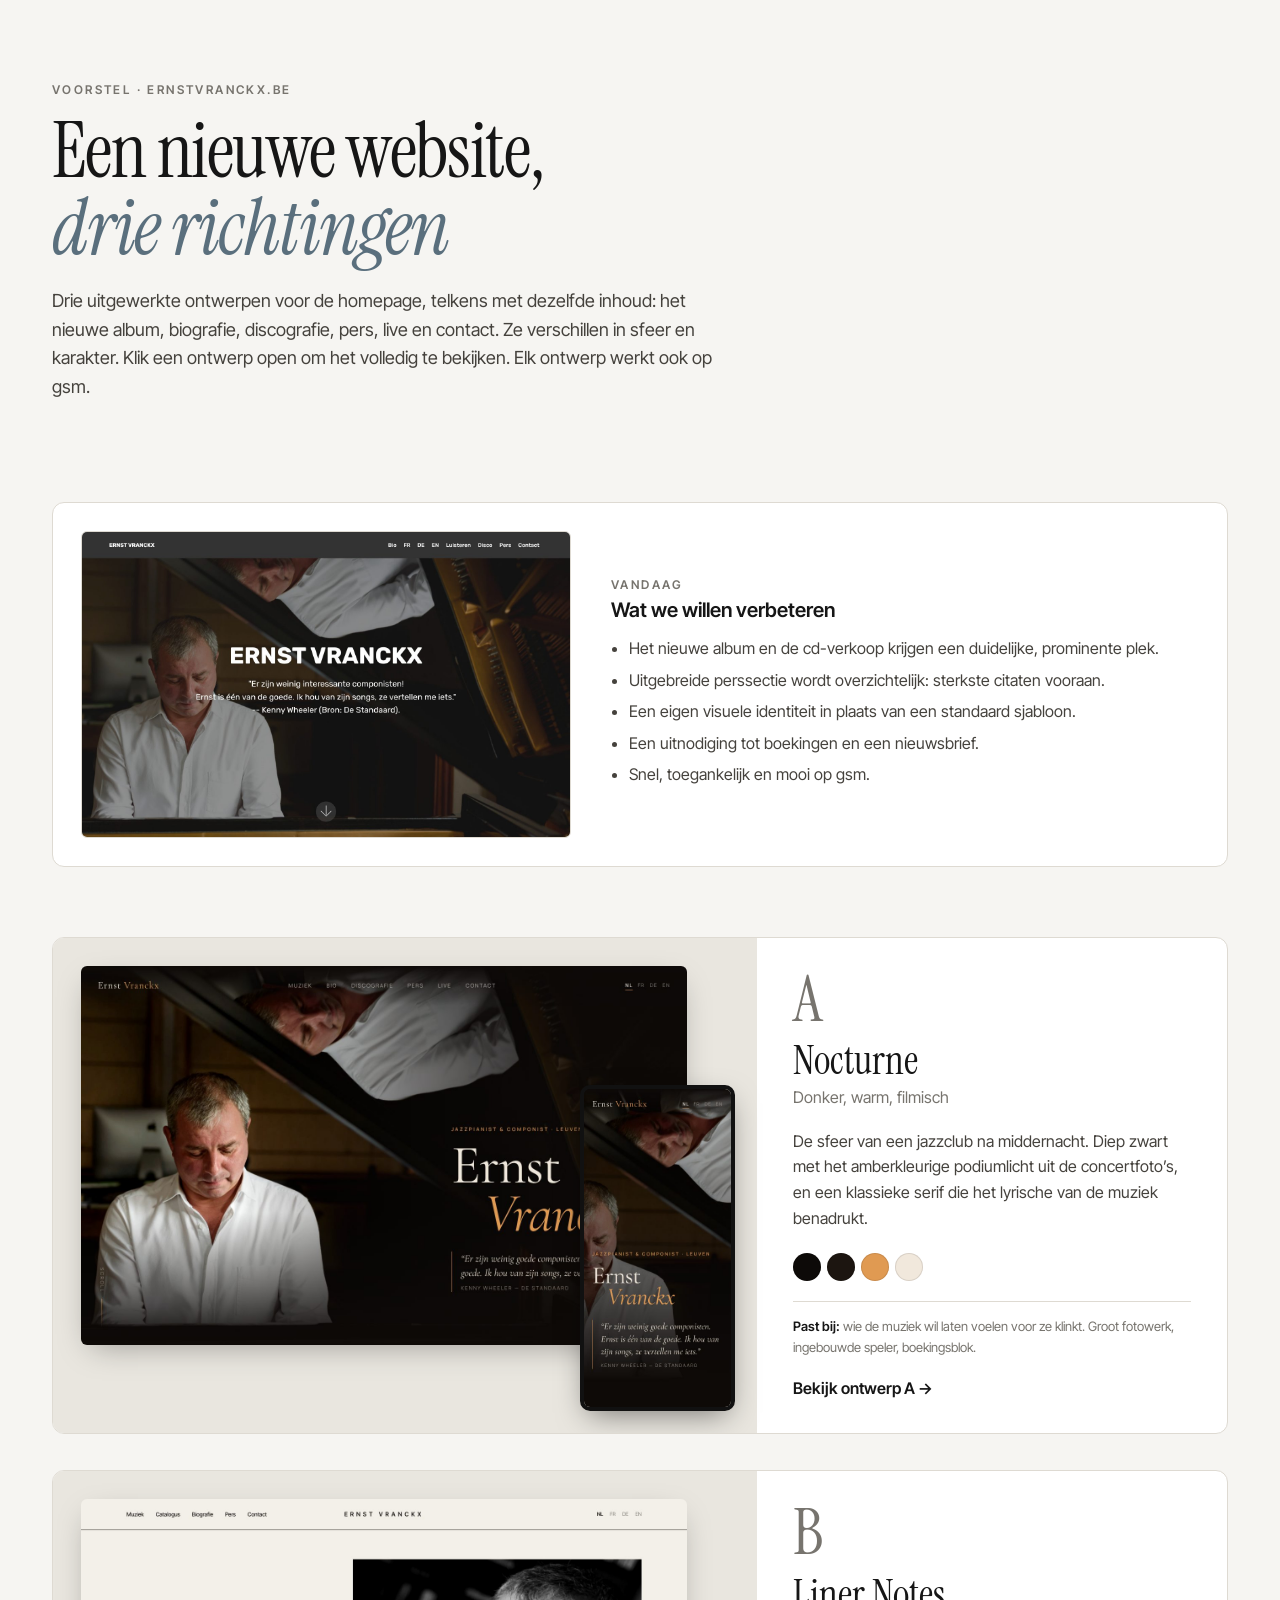
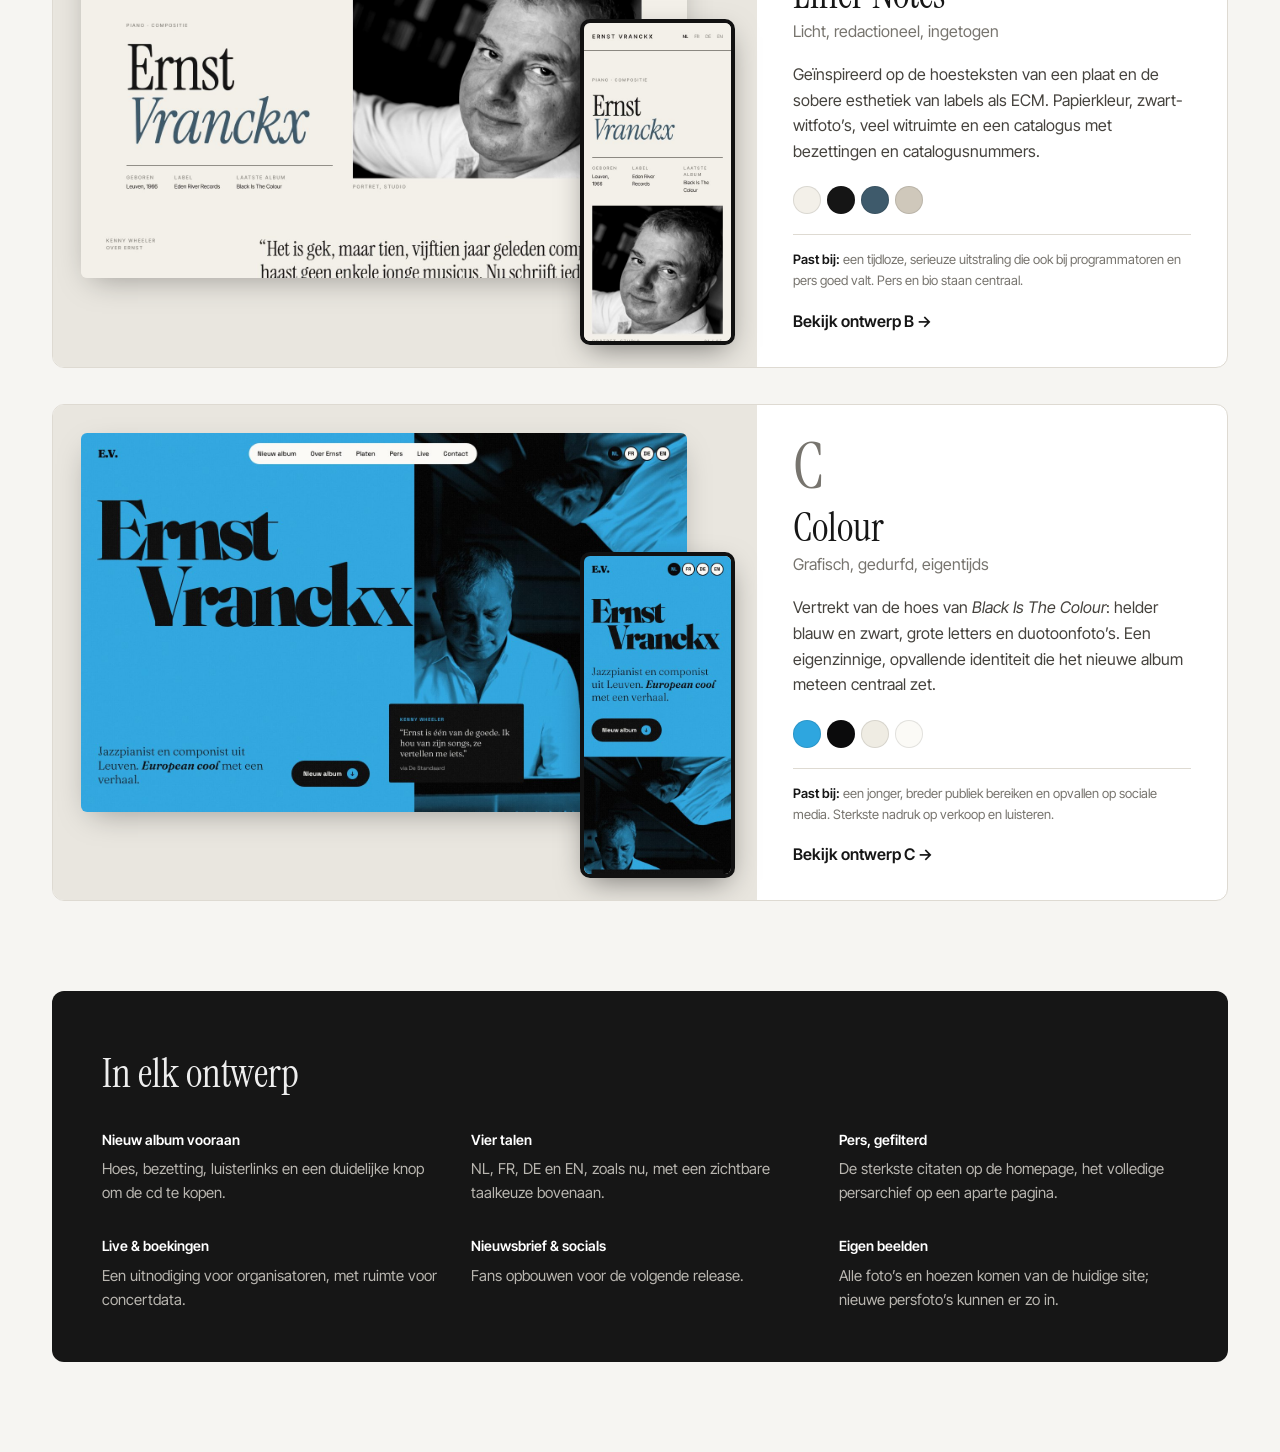
==== index.html @ 2a6e13cc "Add three homepage design directions for ernstvranckx.be Overview page plus three static mockups (No" ====
<!doctype html>
<html lang="nl">
<head>
<meta charset="utf-8">
<meta name="viewport" content="width=device-width, initial-scale=1">
<title>Nieuwe website — drie richtingen</title>
<link rel="preconnect" href="https://fonts.googleapis.com">
<link rel="preconnect" href="https://fonts.gstatic.com" crossorigin>
<link href="https://fonts.googleapis.com/css2?family=Inter+Tight:wght@400;500;600&family=Instrument+Serif:ital@0;1&display=swap" rel="stylesheet">
<style>
  :root{--bg:#f6f5f2;--ink:#161616;--muted:#77746e;--line:#dedad2;--card:#fff}
  *{box-sizing:border-box;margin:0;padding:0}
  body{background:var(--bg);color:var(--ink);font-family:"Inter Tight",system-ui,sans-serif;font-size:16px;line-height:1.6;-webkit-font-smoothing:antialiased}
  a{color:inherit}
  .wrap{max-width:1240px;margin:0 auto;padding:0 32px}
  header{padding:80px 0 50px}
  .kicker{font-size:12px;font-weight:600;letter-spacing:.2em;text-transform:uppercase;color:var(--muted)}
  h1{font-family:"Instrument Serif",serif;font-weight:400;font-size:clamp(44px,6vw,80px);line-height:1;letter-spacing:-.02em;margin:14px 0 20px}
  h1 i{color:#5a6f7d}
  .intro{max-width:680px;color:#45423d;font-size:18px}
  .now{display:grid;grid-template-columns:1fr 1.2fr;gap:40px;align-items:center;margin:50px 0 70px;padding:28px;background:var(--card);border:1px solid var(--line);border-radius:12px}
  .now img{width:100%;border-radius:6px;border:1px solid var(--line)}
  .now h2{font-size:20px;font-weight:600;margin-bottom:10px}
  .now ul{padding-left:18px;color:#45423d}
  .now li{margin-bottom:6px}
  .options{display:grid;gap:36px;padding-bottom:90px}
  .opt{display:grid;grid-template-columns:1.5fr 1fr;gap:0;background:var(--card);border:1px solid var(--line);border-radius:12px;overflow:hidden;text-decoration:none;transition:box-shadow .2s,transform .2s}
  .opt:hover{box-shadow:0 20px 50px -20px rgba(0,0,0,.25);transform:translateY(-2px)}
  .shots{position:relative;background:#e9e6df;padding:28px 70px 28px 28px}
  .shots .desk{width:100%;display:block;border-radius:6px;box-shadow:0 10px 30px -10px rgba(0,0,0,.35)}
  .shots .mob{position:absolute;right:22px;bottom:22px;width:22%;border-radius:10px;border:4px solid #111;box-shadow:0 10px 30px -8px rgba(0,0,0,.5)}
  .txt{padding:36px 36px 32px;display:flex;flex-direction:column}
  .letter{font-family:"Instrument Serif",serif;font-size:64px;line-height:.8;color:var(--muted)}
  .txt h3{font-family:"Instrument Serif",serif;font-weight:400;font-size:40px;line-height:1.05;margin:14px 0 4px}
  .txt .sub{color:var(--muted);margin-bottom:18px}
  .txt p{color:#45423d;margin-bottom:16px}
  .sw{display:flex;gap:6px;margin:6px 0 20px}
  .sw span{width:28px;height:28px;border-radius:50%;border:1px solid rgba(0,0,0,.1)}
  .meta{font-size:13px;color:var(--muted);border-top:1px solid var(--line);padding-top:14px;margin-top:auto}
  .meta b{color:var(--ink);font-weight:600}
  .open{margin-top:18px;font-weight:600}
  .shared{padding:50px;background:var(--ink);color:#eee;border-radius:12px;margin-bottom:90px}
  .shared h2{font-family:"Instrument Serif",serif;font-weight:400;font-size:40px;margin-bottom:24px}
  .shared .g{display:grid;grid-template-columns:repeat(3,1fr);gap:30px}
  .shared h4{font-size:14px;font-weight:600;color:#fff;margin-bottom:6px}
  .shared p{font-size:15px;color:#b9b6b0}
  @media (max-width:900px){
    .now,.opt,.shared .g{grid-template-columns:1fr}
    .shots{padding:20px 60px 20px 20px}
    .shared{padding:30px}
  }
</style>
</head>
<body>
<div class="wrap">
  <header>
    <div class="kicker">Voorstel · ernstvranckx.be</div>
    <h1>Een nieuwe website,<br><i>drie richtingen</i></h1>
    <p class="intro">Drie uitgewerkte ontwerpen voor de homepage, telkens met dezelfde inhoud: het nieuwe album, biografie, discografie, pers, live en contact. Ze verschillen in sfeer en karakter. Klik een ontwerp open om het volledig te bekijken. Elk ontwerp werkt ook op gsm.</p>
  </header>

  <section class="now">
    <img src="designs/previews/huidig.jpg" alt="Huidige website">
    <div>
      <div class="kicker">Vandaag</div>
      <h2>Wat we willen verbeteren</h2>
      <ul>
        <li>Het nieuwe album en de cd-verkoop krijgen een duidelijke, prominente plek.</li>
        <li>Uitgebreide perssectie wordt overzichtelijk: sterkste citaten vooraan.</li>
        <li>Een eigen visuele identiteit in plaats van een standaard sjabloon.</li>
        <li>Een uitnodiging tot boekingen en een nieuwsbrief.</li>
        <li>Snel, toegankelijk en mooi op gsm.</li>
      </ul>
    </div>
  </section>

  <div class="options">
    <a class="opt" href="designs/a-nocturne/index.html">
      <div class="shots"><img class="desk" src="designs/previews/a-nocturne.jpg" alt=""><img class="mob" src="designs/previews/a-nocturne-mobile.jpg" alt=""></div>
      <div class="txt">
        <span class="letter">A</span>
        <h3>Nocturne</h3>
        <div class="sub">Donker, warm, filmisch</div>
        <p>De sfeer van een jazzclub na middernacht. Diep zwart met het amberkleurige podiumlicht uit de concertfoto’s, en een klassieke serif die het lyrische van de muziek benadrukt.</p>
        <div class="sw"><span style="background:#0d0a08"></span><span style="background:#1c1510"></span><span style="background:#e09a52"></span><span style="background:#f1e8dc"></span></div>
        <div class="meta"><b>Past bij:</b> wie de muziek wil laten voelen voor ze klinkt. Groot fotowerk, ingebouwde speler, boekingsblok.</div>
        <div class="open">Bekijk ontwerp A →</div>
      </div>
    </a>

    <a class="opt" href="designs/b-liner-notes/index.html">
      <div class="shots"><img class="desk" src="designs/previews/b-liner-notes.jpg" alt=""><img class="mob" src="designs/previews/b-liner-notes-mobile.jpg" alt=""></div>
      <div class="txt">
        <span class="letter">B</span>
        <h3>Liner Notes</h3>
        <div class="sub">Licht, redactioneel, ingetogen</div>
        <p>Geïnspireerd op de hoesteksten van een plaat en de sobere esthetiek van labels als ECM. Papierkleur, zwart-witfoto’s, veel witruimte en een catalogus met bezettingen en catalogusnummers.</p>
        <div class="sw"><span style="background:#f3f0e9"></span><span style="background:#151515"></span><span style="background:#3e5a6b"></span><span style="background:#cfc8bb"></span></div>
        <div class="meta"><b>Past bij:</b> een tijdloze, serieuze uitstraling die ook bij programmatoren en pers goed valt. Pers en bio staan centraal.</div>
        <div class="open">Bekijk ontwerp B →</div>
      </div>
    </a>

    <a class="opt" href="designs/c-colour/index.html">
      <div class="shots"><img class="desk" src="designs/previews/c-colour.jpg" alt=""><img class="mob" src="designs/previews/c-colour-mobile.jpg" alt=""></div>
      <div class="txt">
        <span class="letter">C</span>
        <h3>Colour</h3>
        <div class="sub">Grafisch, gedurfd, eigentijds</div>
        <p>Vertrekt van de hoes van <i>Black Is The Colour</i>: helder blauw en zwart, grote letters en duotoonfoto’s. Een eigenzinnige, opvallende identiteit die het nieuwe album meteen centraal zet.</p>
        <div class="sw"><span style="background:#2ea6df"></span><span style="background:#0b0b0c"></span><span style="background:#efece3"></span><span style="background:#fbfaf6"></span></div>
        <div class="meta"><b>Past bij:</b> een jonger, breder publiek bereiken en opvallen op sociale media. Sterkste nadruk op verkoop en luisteren.</div>
        <div class="open">Bekijk ontwerp C →</div>
      </div>
    </a>
  </div>

  <section class="shared">
    <h2>In elk ontwerp</h2>
    <div class="g">
      <div><h4>Nieuw album vooraan</h4><p>Hoes, bezetting, luisterlinks en een duidelijke knop om de cd te kopen.</p></div>
      <div><h4>Vier talen</h4><p>NL, FR, DE en EN, zoals nu, met een zichtbare taalkeuze bovenaan.</p></div>
      <div><h4>Pers, gefilterd</h4><p>De sterkste citaten op de homepage, het volledige persarchief op een aparte pagina.</p></div>
      <div><h4>Live &amp; boekingen</h4><p>Een uitnodiging voor organisatoren, met ruimte voor concertdata.</p></div>
      <div><h4>Nieuwsbrief &amp; socials</h4><p>Fans opbouwen voor de volgende release.</p></div>
      <div><h4>Eigen beelden</h4><p>Alle foto’s en hoezen komen van de huidige site; nieuwe persfoto’s kunnen er zo in.</p></div>
    </div>
  </section>
</div>
</body>
</html>
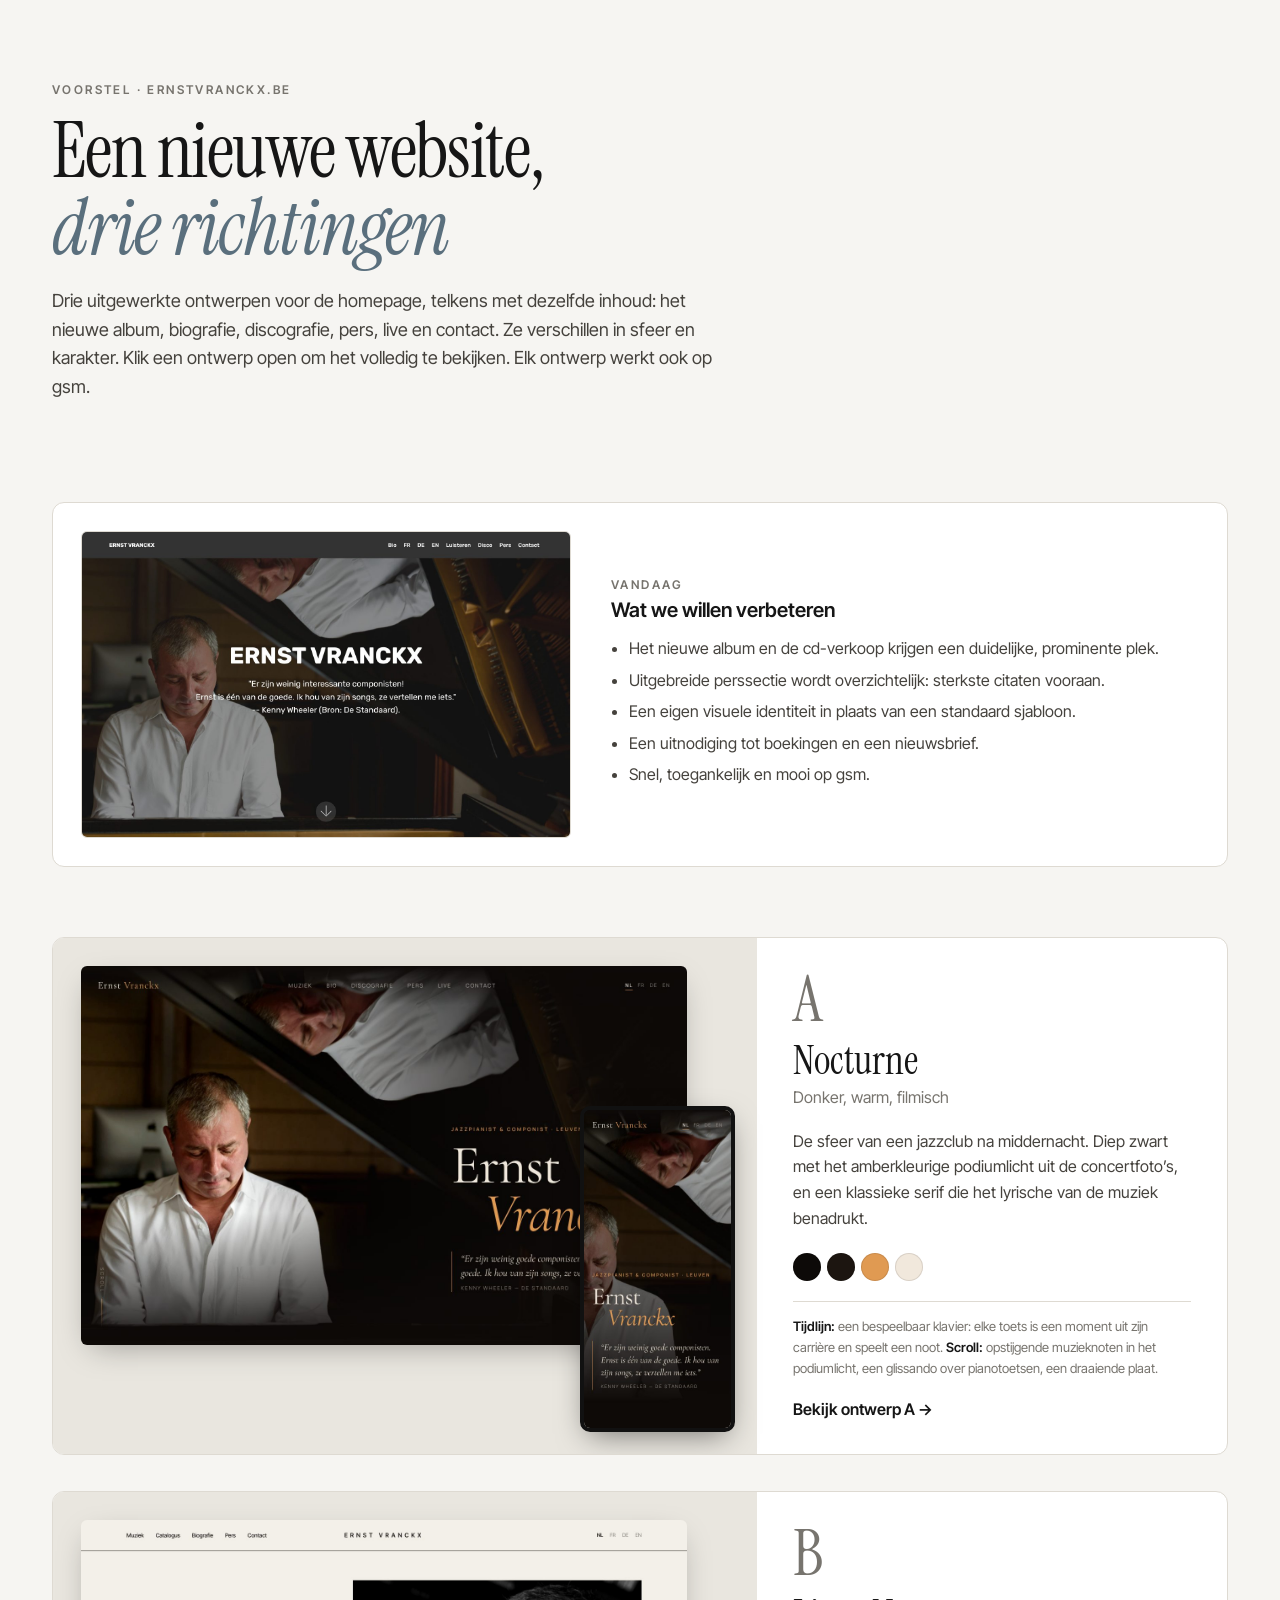
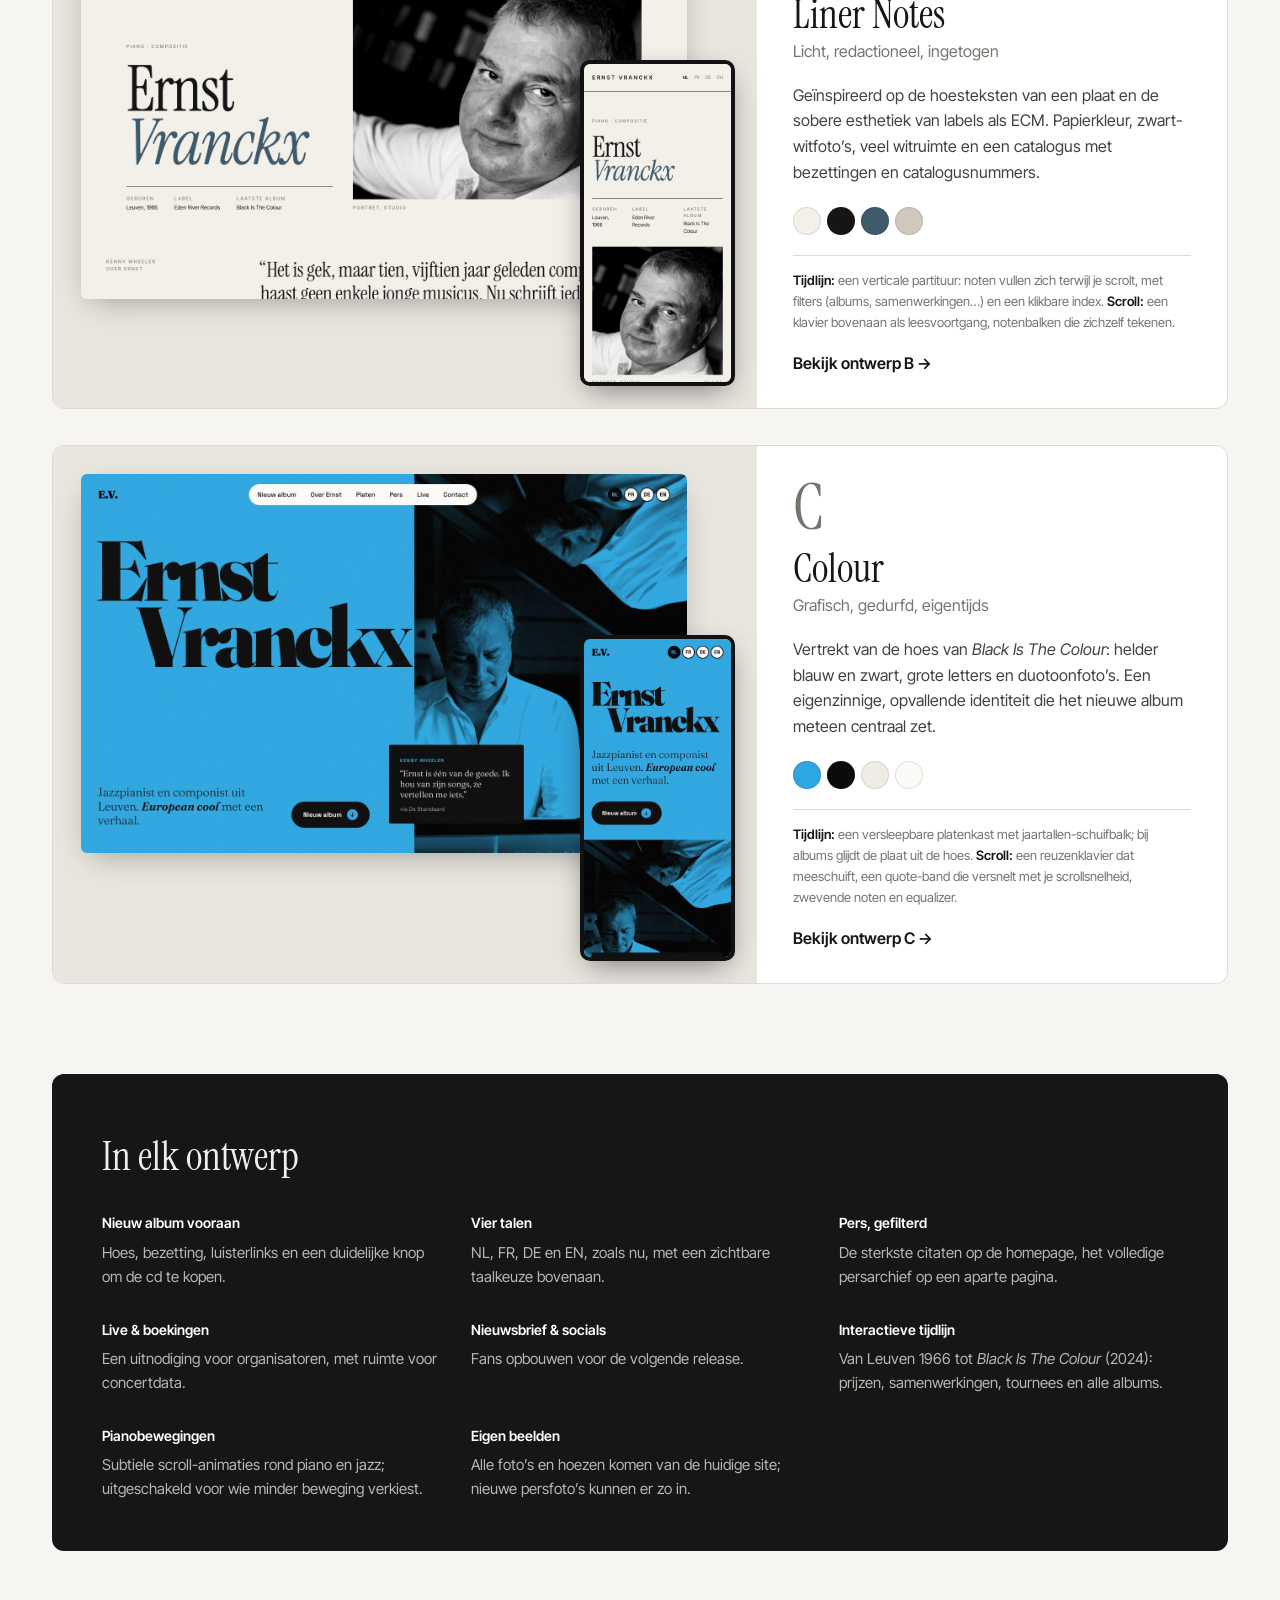
==== commit 5fef42dc: "Add interactive career timelines, piano/jazz scroll animations and Figma exports - Shared career dat" ====
--- a/index.html
+++ b/index.html
@@ -83,7 +83,7 @@
         <div class="sub">Donker, warm, filmisch</div>
         <p>De sfeer van een jazzclub na middernacht. Diep zwart met het amberkleurige podiumlicht uit de concertfoto’s, en een klassieke serif die het lyrische van de muziek benadrukt.</p>
         <div class="sw"><span style="background:#0d0a08"></span><span style="background:#1c1510"></span><span style="background:#e09a52"></span><span style="background:#f1e8dc"></span></div>
-        <div class="meta"><b>Past bij:</b> wie de muziek wil laten voelen voor ze klinkt. Groot fotowerk, ingebouwde speler, boekingsblok.</div>
+        <div class="meta"><b>Tijdlijn:</b> een bespeelbaar klavier: elke toets is een moment uit zijn carrière en speelt een noot. <b>Scroll:</b> opstijgende muzieknoten in het podiumlicht, een glissando over pianotoetsen, een draaiende plaat.</div>
         <div class="open">Bekijk ontwerp A →</div>
       </div>
     </a>
@@ -96,7 +96,7 @@
         <div class="sub">Licht, redactioneel, ingetogen</div>
         <p>Geïnspireerd op de hoesteksten van een plaat en de sobere esthetiek van labels als ECM. Papierkleur, zwart-witfoto’s, veel witruimte en een catalogus met bezettingen en catalogusnummers.</p>
         <div class="sw"><span style="background:#f3f0e9"></span><span style="background:#151515"></span><span style="background:#3e5a6b"></span><span style="background:#cfc8bb"></span></div>
-        <div class="meta"><b>Past bij:</b> een tijdloze, serieuze uitstraling die ook bij programmatoren en pers goed valt. Pers en bio staan centraal.</div>
+        <div class="meta"><b>Tijdlijn:</b> een verticale partituur: noten vullen zich terwijl je scrolt, met filters (albums, samenwerkingen…) en een klikbare index. <b>Scroll:</b> een klavier bovenaan als leesvoortgang, notenbalken die zichzelf tekenen.</div>
         <div class="open">Bekijk ontwerp B →</div>
       </div>
     </a>
@@ -109,7 +109,7 @@
         <div class="sub">Grafisch, gedurfd, eigentijds</div>
         <p>Vertrekt van de hoes van <i>Black Is The Colour</i>: helder blauw en zwart, grote letters en duotoonfoto’s. Een eigenzinnige, opvallende identiteit die het nieuwe album meteen centraal zet.</p>
         <div class="sw"><span style="background:#2ea6df"></span><span style="background:#0b0b0c"></span><span style="background:#efece3"></span><span style="background:#fbfaf6"></span></div>
-        <div class="meta"><b>Past bij:</b> een jonger, breder publiek bereiken en opvallen op sociale media. Sterkste nadruk op verkoop en luisteren.</div>
+        <div class="meta"><b>Tijdlijn:</b> een versleepbare platenkast met jaartallen-schuifbalk; bij albums glijdt de plaat uit de hoes. <b>Scroll:</b> een reuzenklavier dat meeschuift, een quote-band die versnelt met je scrollsnelheid, zwevende noten en equalizer.</div>
         <div class="open">Bekijk ontwerp C →</div>
       </div>
     </a>
@@ -123,6 +123,8 @@
       <div><h4>Pers, gefilterd</h4><p>De sterkste citaten op de homepage, het volledige persarchief op een aparte pagina.</p></div>
       <div><h4>Live &amp; boekingen</h4><p>Een uitnodiging voor organisatoren, met ruimte voor concertdata.</p></div>
       <div><h4>Nieuwsbrief &amp; socials</h4><p>Fans opbouwen voor de volgende release.</p></div>
+      <div><h4>Interactieve tijdlijn</h4><p>Van Leuven 1966 tot <i>Black Is The Colour</i> (2024): prijzen, samenwerkingen, tournees en alle albums.</p></div>
+      <div><h4>Pianobewegingen</h4><p>Subtiele scroll-animaties rond piano en jazz; uitgeschakeld voor wie minder beweging verkiest.</p></div>
       <div><h4>Eigen beelden</h4><p>Alle foto’s en hoezen komen van de huidige site; nieuwe persfoto’s kunnen er zo in.</p></div>
     </div>
   </section>
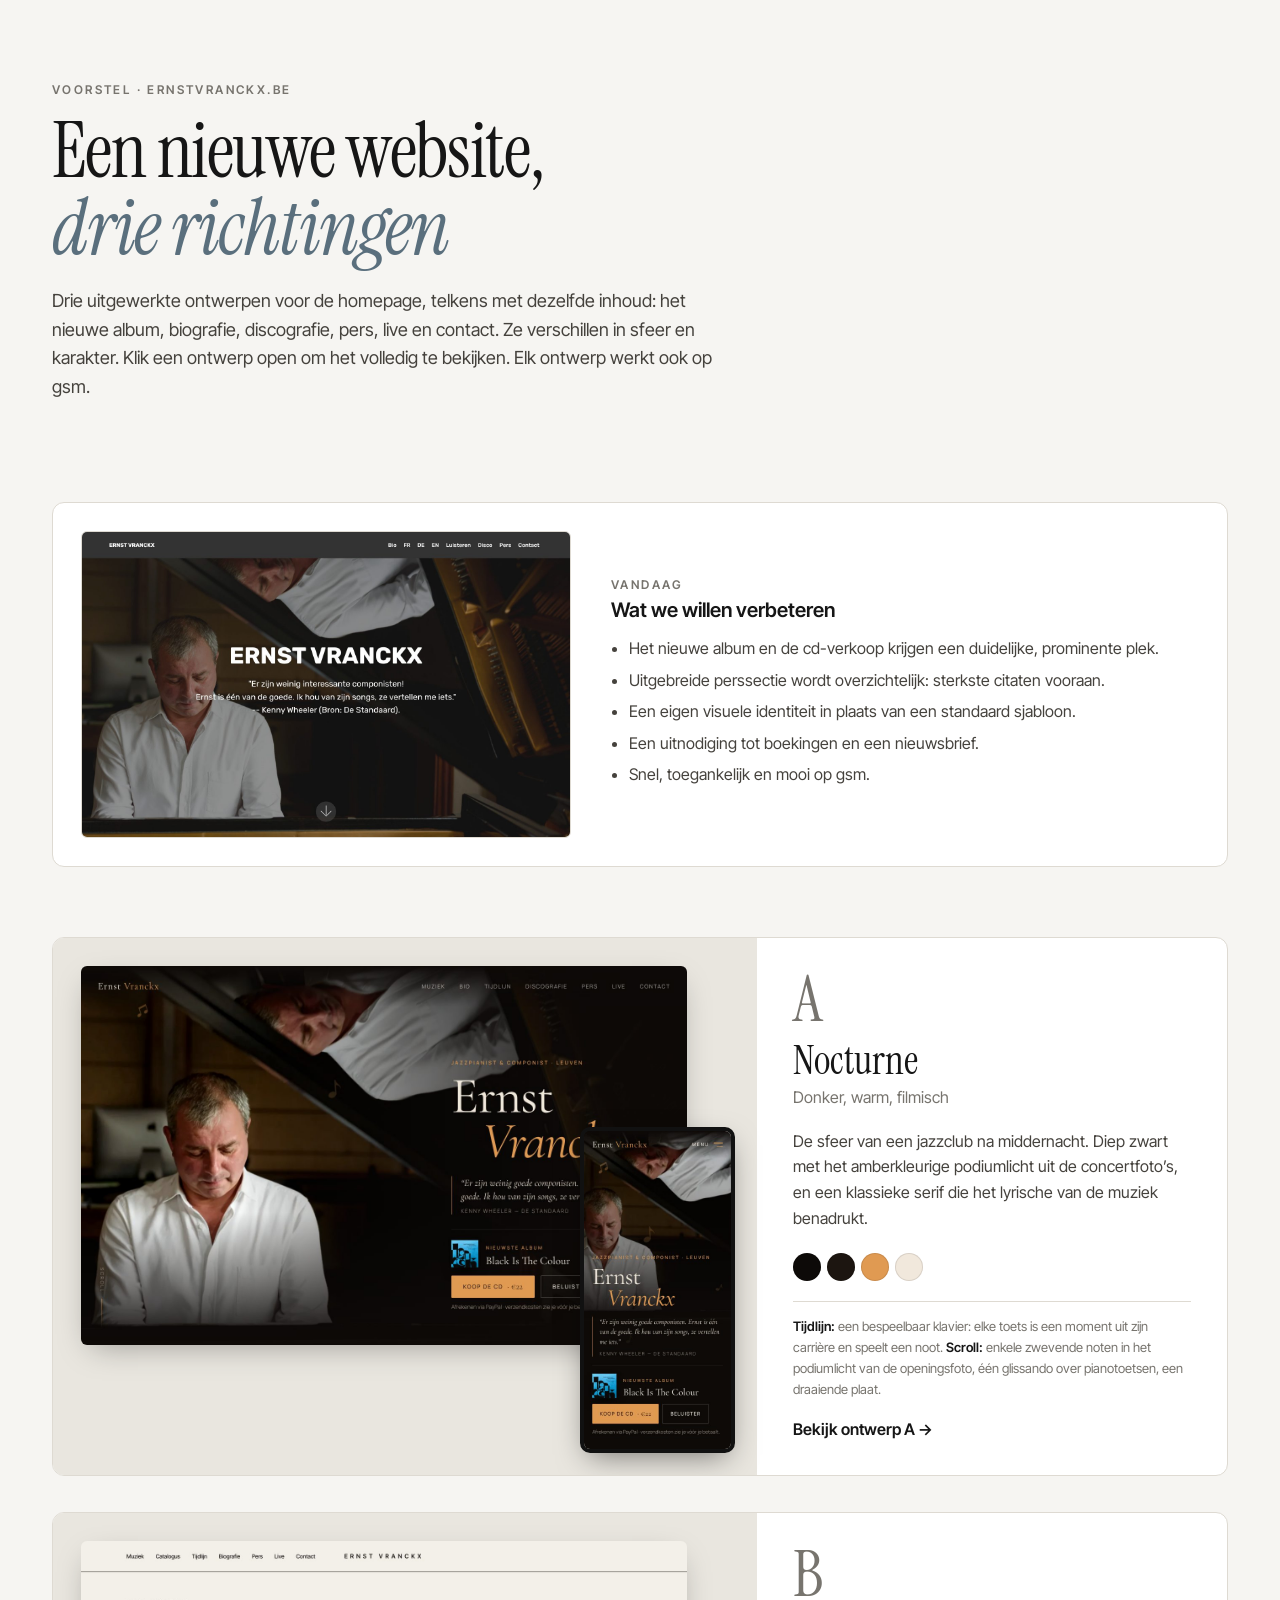
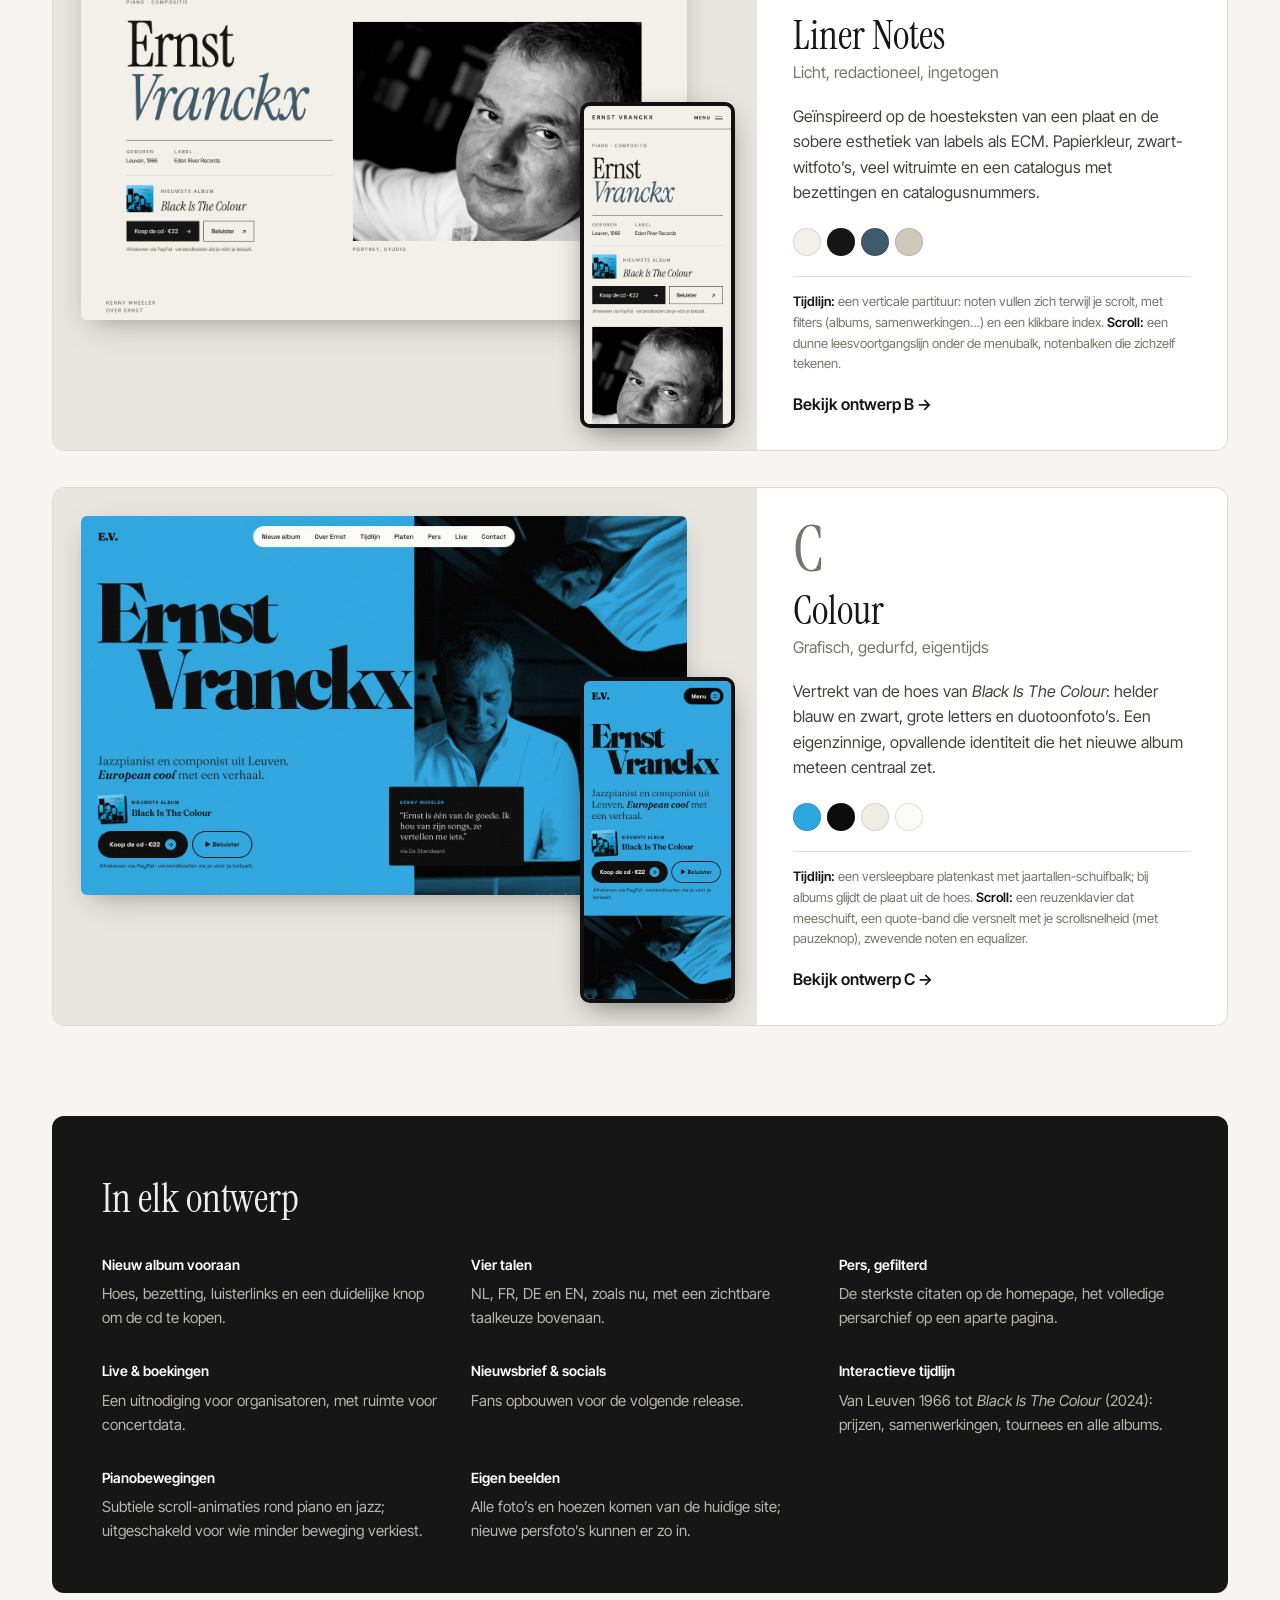
==== commit 3a6ced34: "Design B: apply the fixes all five UX reviews agreed on; refresh previews B: sticky header and mobil" ====
--- a/index.html
+++ b/index.html
@@ -83,7 +83,7 @@
         <div class="sub">Donker, warm, filmisch</div>
         <p>De sfeer van een jazzclub na middernacht. Diep zwart met het amberkleurige podiumlicht uit de concertfoto’s, en een klassieke serif die het lyrische van de muziek benadrukt.</p>
         <div class="sw"><span style="background:#0d0a08"></span><span style="background:#1c1510"></span><span style="background:#e09a52"></span><span style="background:#f1e8dc"></span></div>
-        <div class="meta"><b>Tijdlijn:</b> een bespeelbaar klavier: elke toets is een moment uit zijn carrière en speelt een noot. <b>Scroll:</b> opstijgende muzieknoten in het podiumlicht, een glissando over pianotoetsen, een draaiende plaat.</div>
+        <div class="meta"><b>Tijdlijn:</b> een bespeelbaar klavier: elke toets is een moment uit zijn carrière en speelt een noot. <b>Scroll:</b> enkele zwevende noten in het podiumlicht van de openingsfoto, één glissando over pianotoetsen, een draaiende plaat.</div>
         <div class="open">Bekijk ontwerp A →</div>
       </div>
     </a>
@@ -96,7 +96,7 @@
         <div class="sub">Licht, redactioneel, ingetogen</div>
         <p>Geïnspireerd op de hoesteksten van een plaat en de sobere esthetiek van labels als ECM. Papierkleur, zwart-witfoto’s, veel witruimte en een catalogus met bezettingen en catalogusnummers.</p>
         <div class="sw"><span style="background:#f3f0e9"></span><span style="background:#151515"></span><span style="background:#3e5a6b"></span><span style="background:#cfc8bb"></span></div>
-        <div class="meta"><b>Tijdlijn:</b> een verticale partituur: noten vullen zich terwijl je scrolt, met filters (albums, samenwerkingen…) en een klikbare index. <b>Scroll:</b> een klavier bovenaan als leesvoortgang, notenbalken die zichzelf tekenen.</div>
+        <div class="meta"><b>Tijdlijn:</b> een verticale partituur: noten vullen zich terwijl je scrolt, met filters (albums, samenwerkingen…) en een klikbare index. <b>Scroll:</b> een dunne leesvoortgangslijn onder de menubalk, notenbalken die zichzelf tekenen.</div>
         <div class="open">Bekijk ontwerp B →</div>
       </div>
     </a>
@@ -109,7 +109,7 @@
         <div class="sub">Grafisch, gedurfd, eigentijds</div>
         <p>Vertrekt van de hoes van <i>Black Is The Colour</i>: helder blauw en zwart, grote letters en duotoonfoto’s. Een eigenzinnige, opvallende identiteit die het nieuwe album meteen centraal zet.</p>
         <div class="sw"><span style="background:#2ea6df"></span><span style="background:#0b0b0c"></span><span style="background:#efece3"></span><span style="background:#fbfaf6"></span></div>
-        <div class="meta"><b>Tijdlijn:</b> een versleepbare platenkast met jaartallen-schuifbalk; bij albums glijdt de plaat uit de hoes. <b>Scroll:</b> een reuzenklavier dat meeschuift, een quote-band die versnelt met je scrollsnelheid, zwevende noten en equalizer.</div>
+        <div class="meta"><b>Tijdlijn:</b> een versleepbare platenkast met jaartallen-schuifbalk; bij albums glijdt de plaat uit de hoes. <b>Scroll:</b> een reuzenklavier dat meeschuift, een quote-band die versnelt met je scrollsnelheid (met pauzeknop), zwevende noten en equalizer.</div>
         <div class="open">Bekijk ontwerp C →</div>
       </div>
     </a>
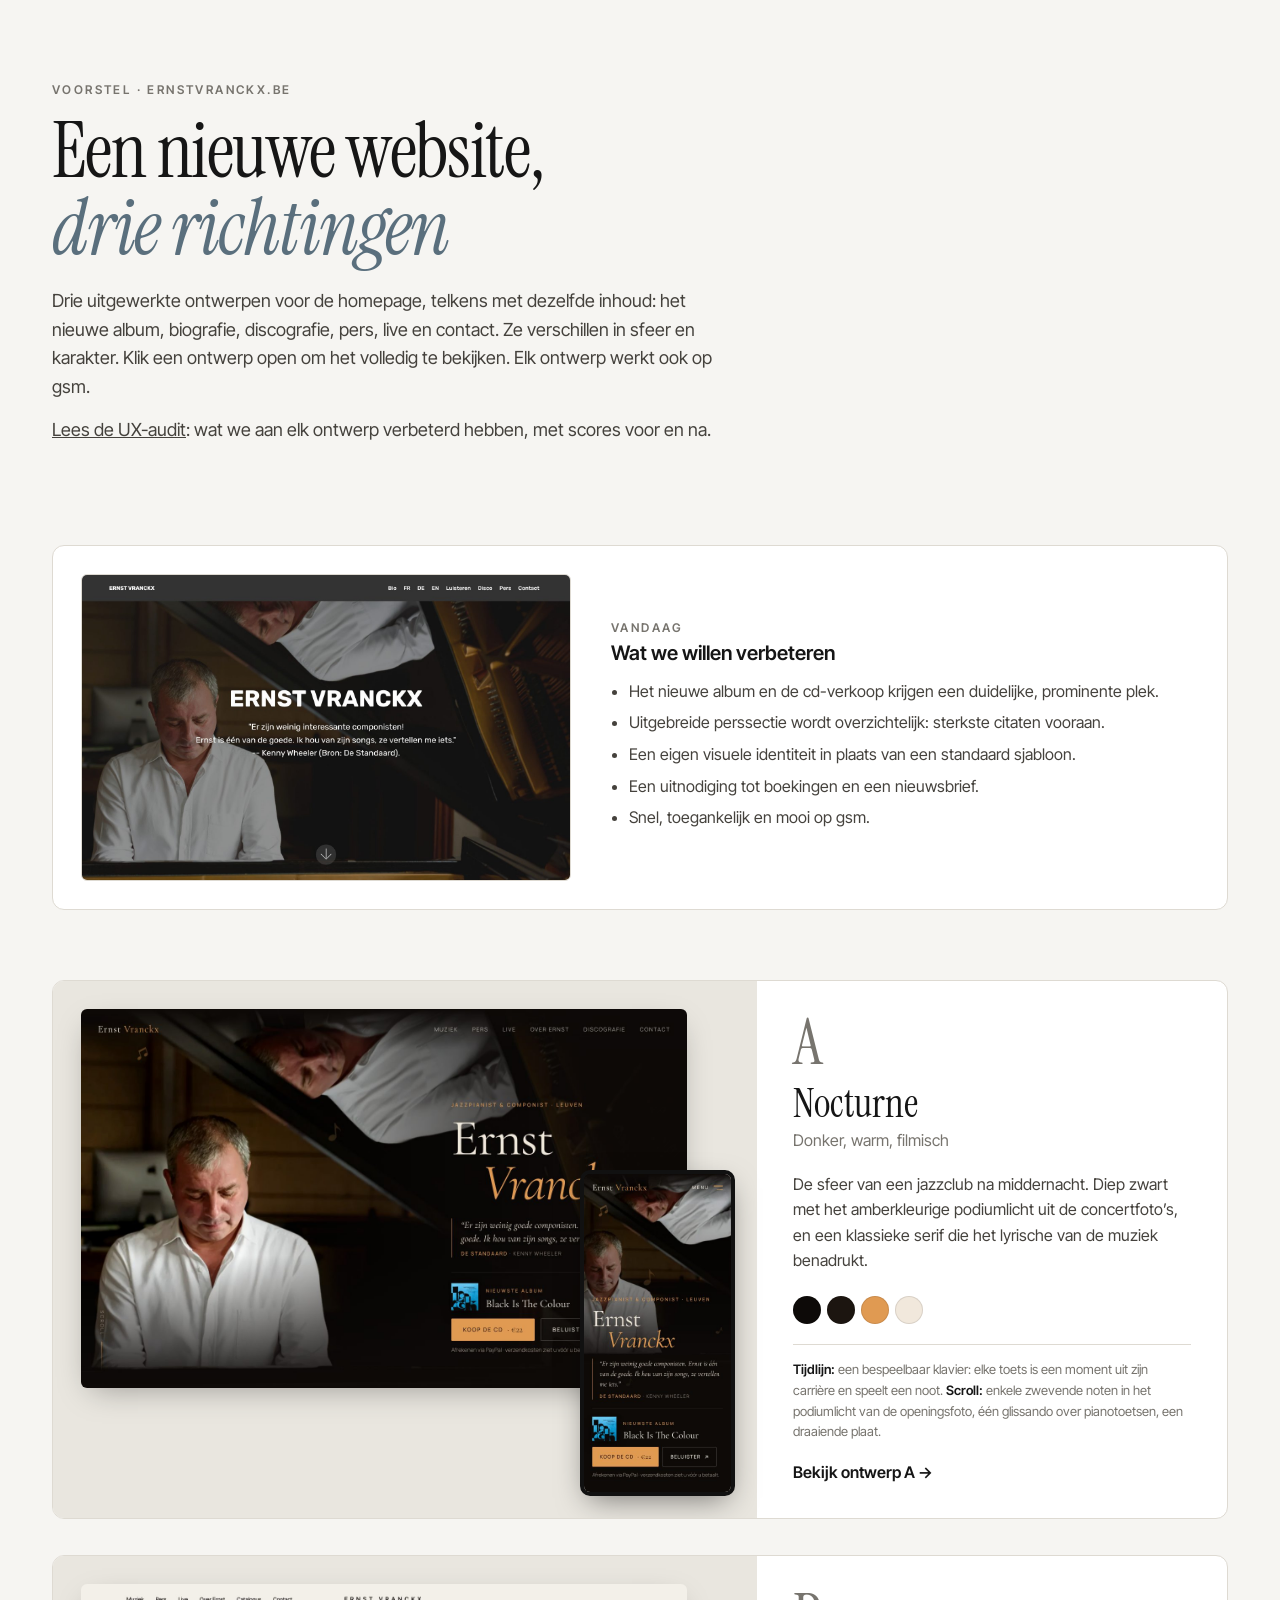
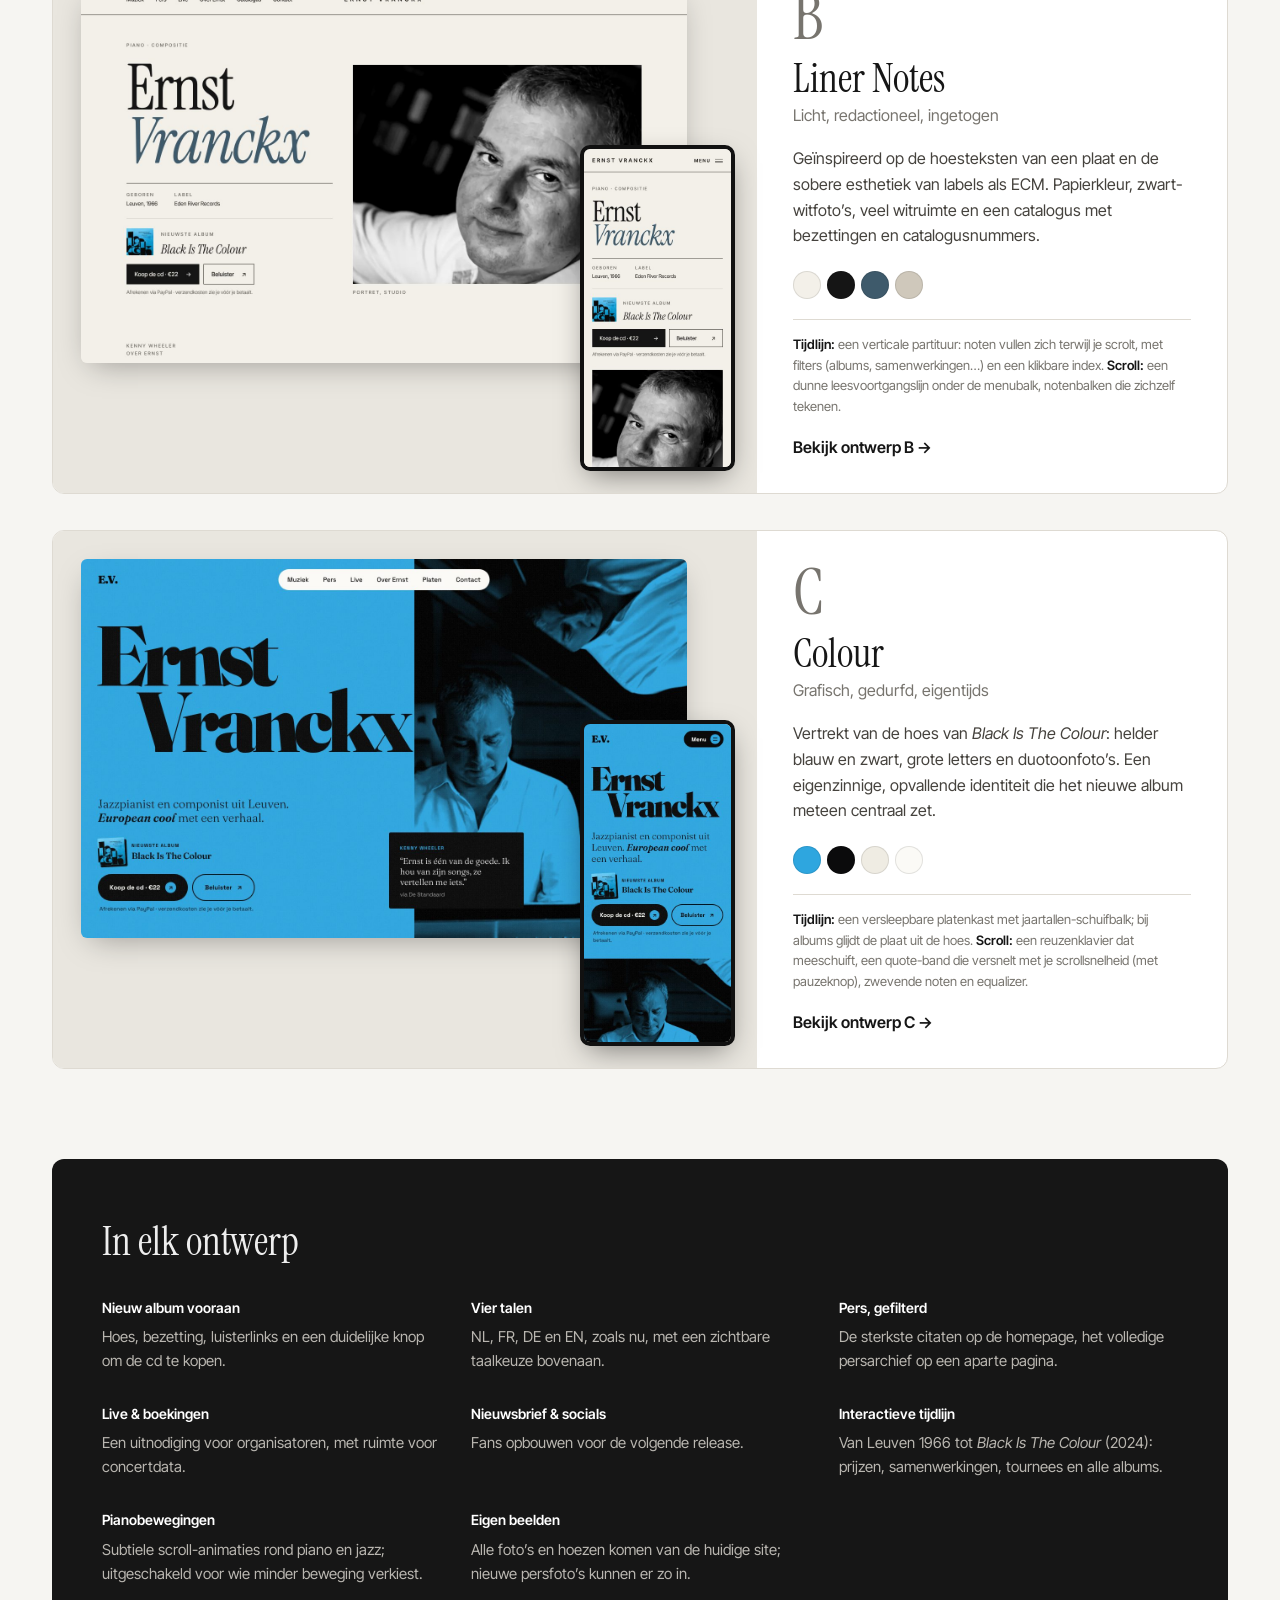
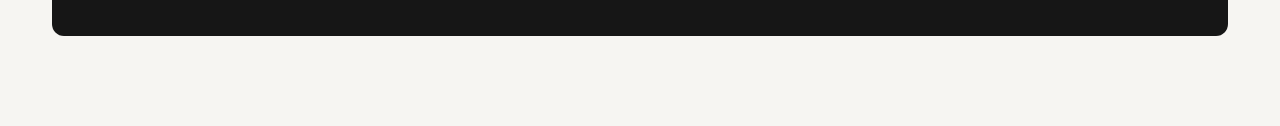
==== commit c0d2ad3f: "Add the UX audit to the repo and link it from the overview Scores before and after the two rounds of" ====
--- a/index.html
+++ b/index.html
@@ -57,6 +57,7 @@
     <div class="kicker">Voorstel · ernstvranckx.be</div>
     <h1>Een nieuwe website,<br><i>drie richtingen</i></h1>
     <p class="intro">Drie uitgewerkte ontwerpen voor de homepage, telkens met dezelfde inhoud: het nieuwe album, biografie, discografie, pers, live en contact. Ze verschillen in sfeer en karakter. Klik een ontwerp open om het volledig te bekijken. Elk ontwerp werkt ook op gsm.</p>
+    <p class="intro" style="margin-top:14px"><a href="audit/index.html">Lees de UX-audit</a>: wat we aan elk ontwerp verbeterd hebben, met scores voor en na.</p>
   </header>
 
   <section class="now">
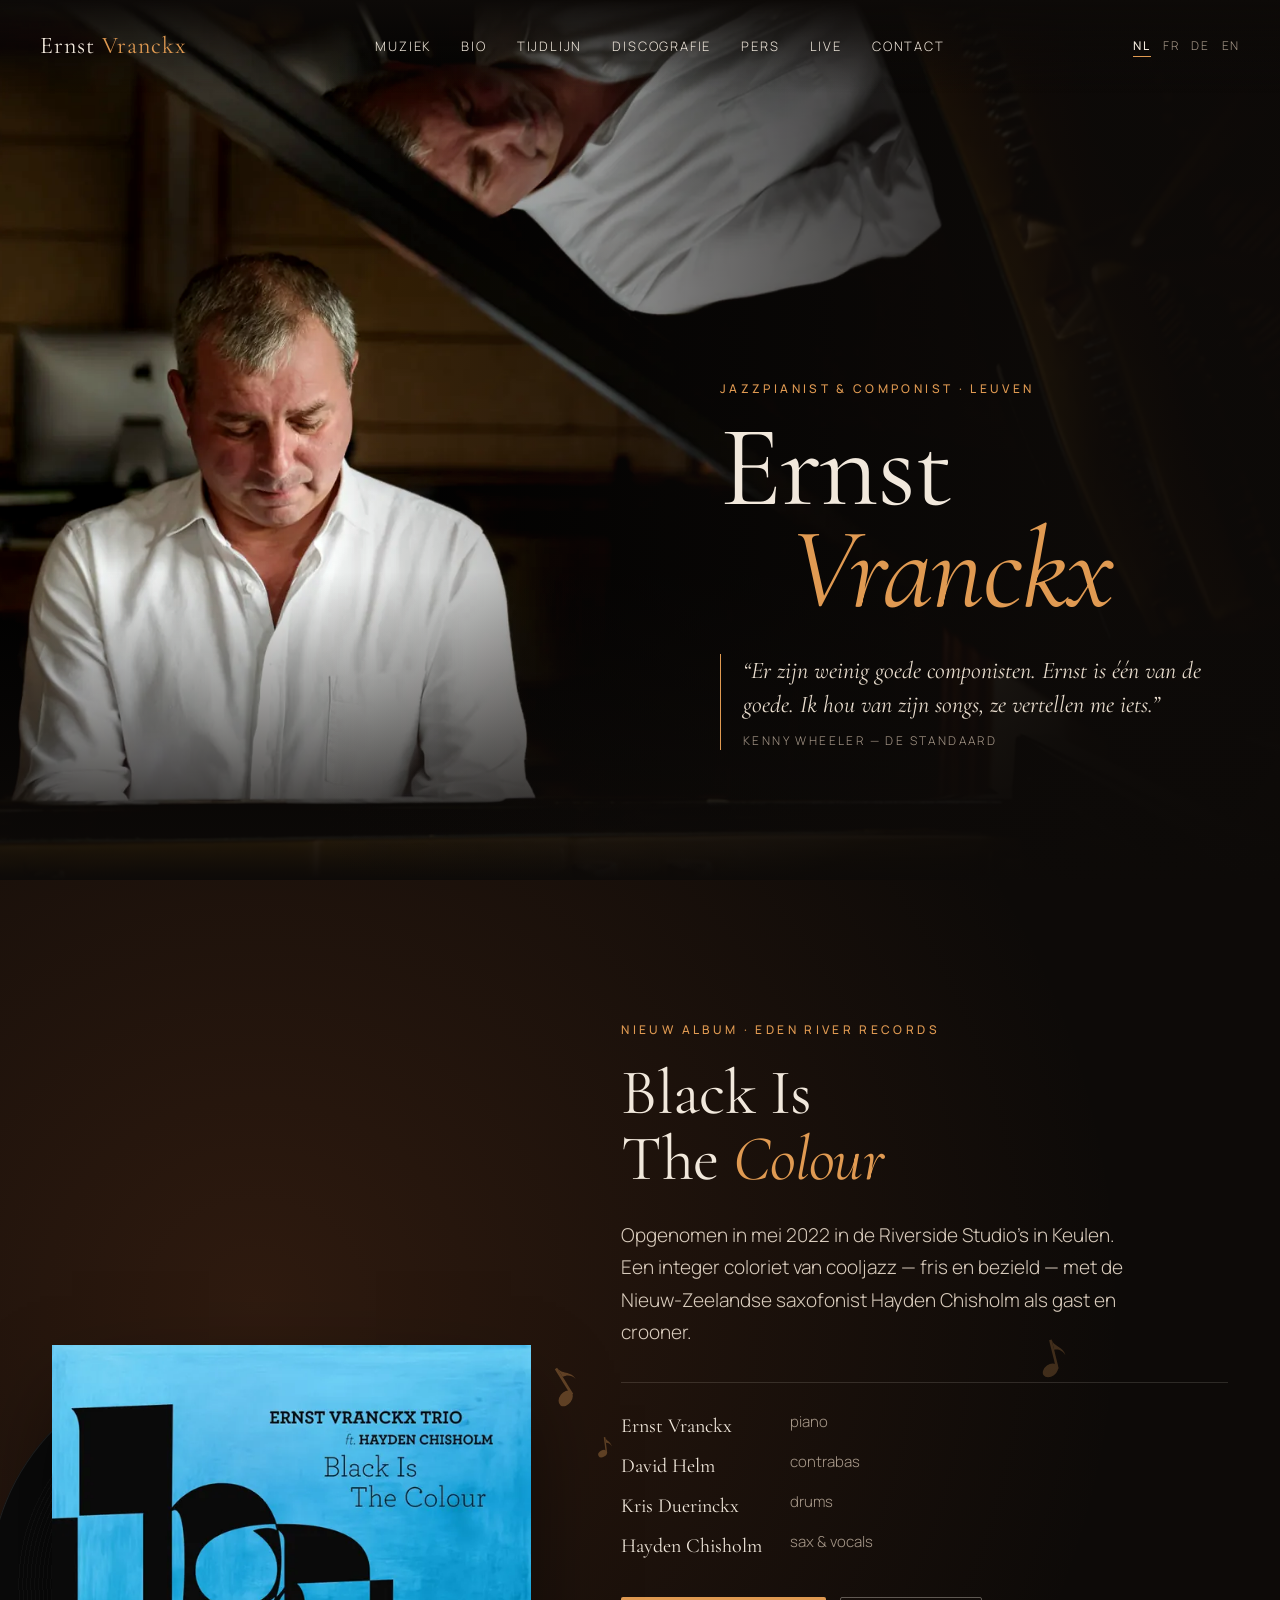
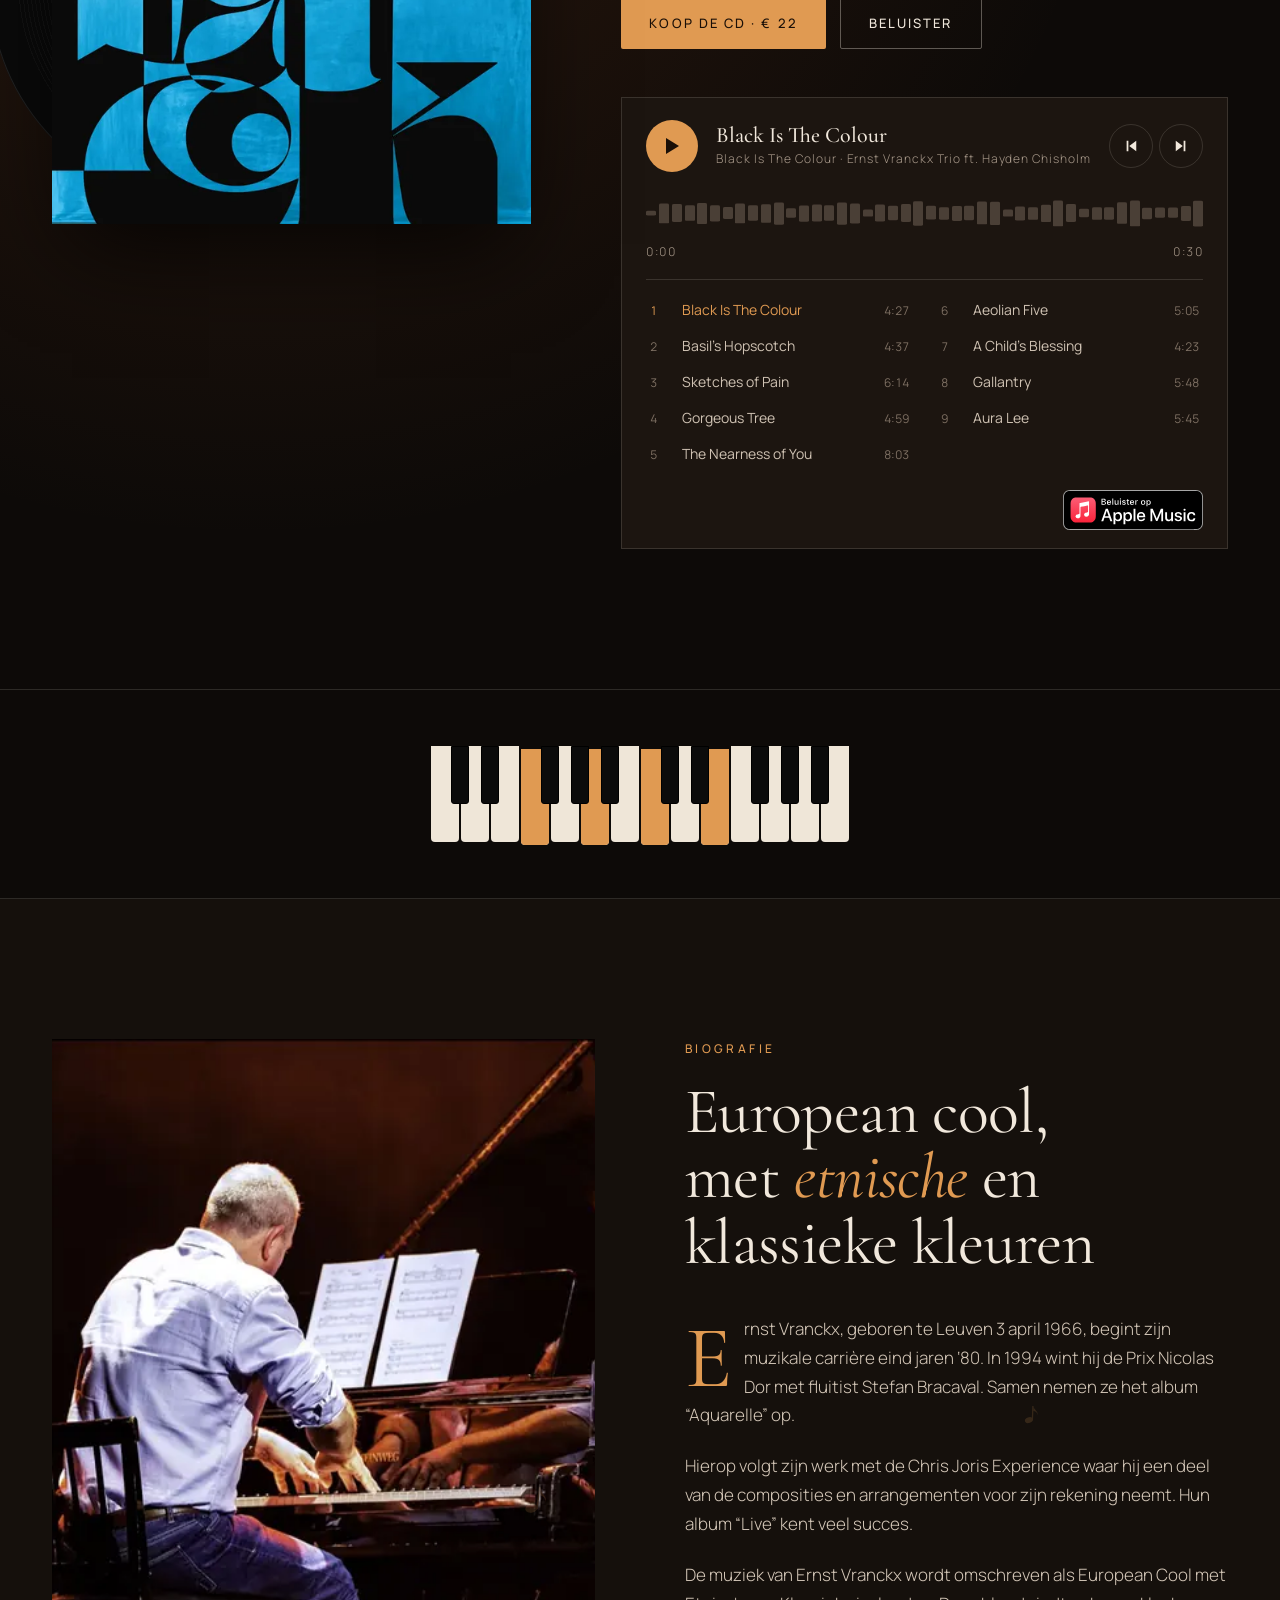
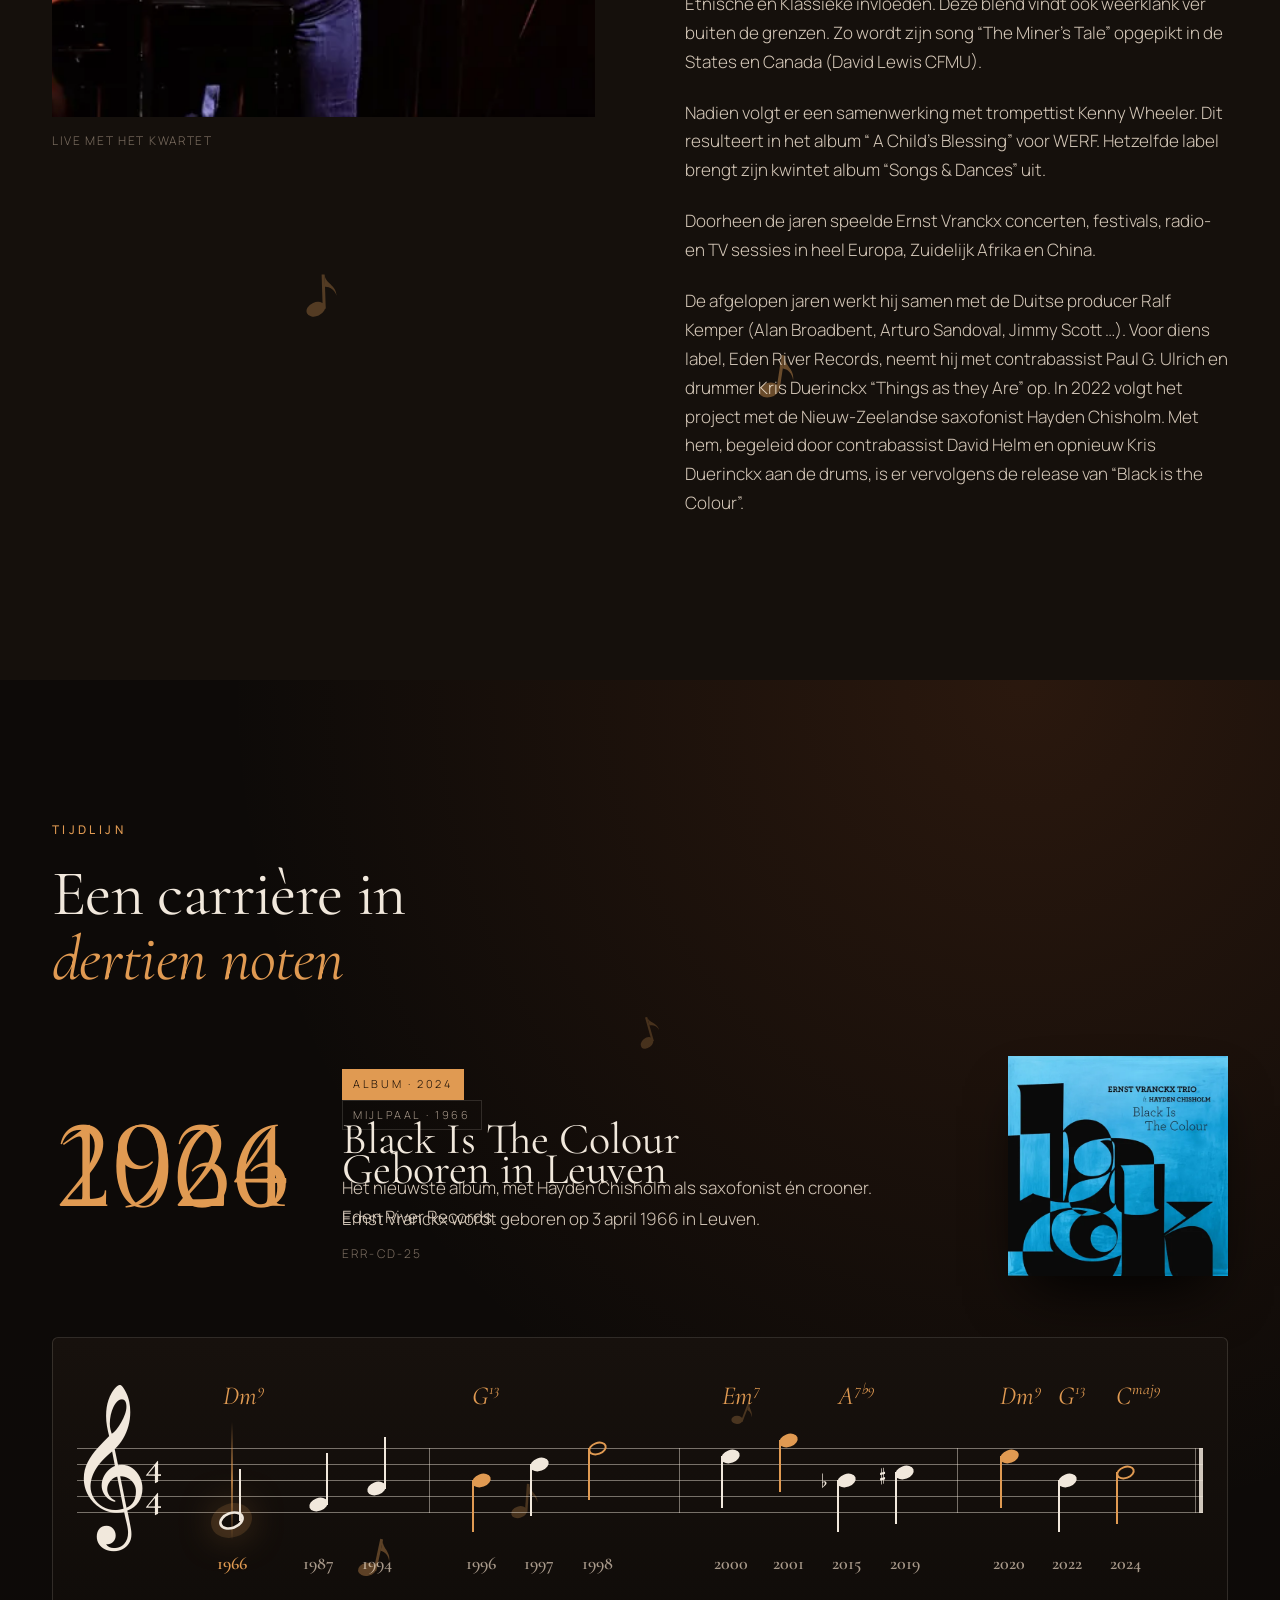
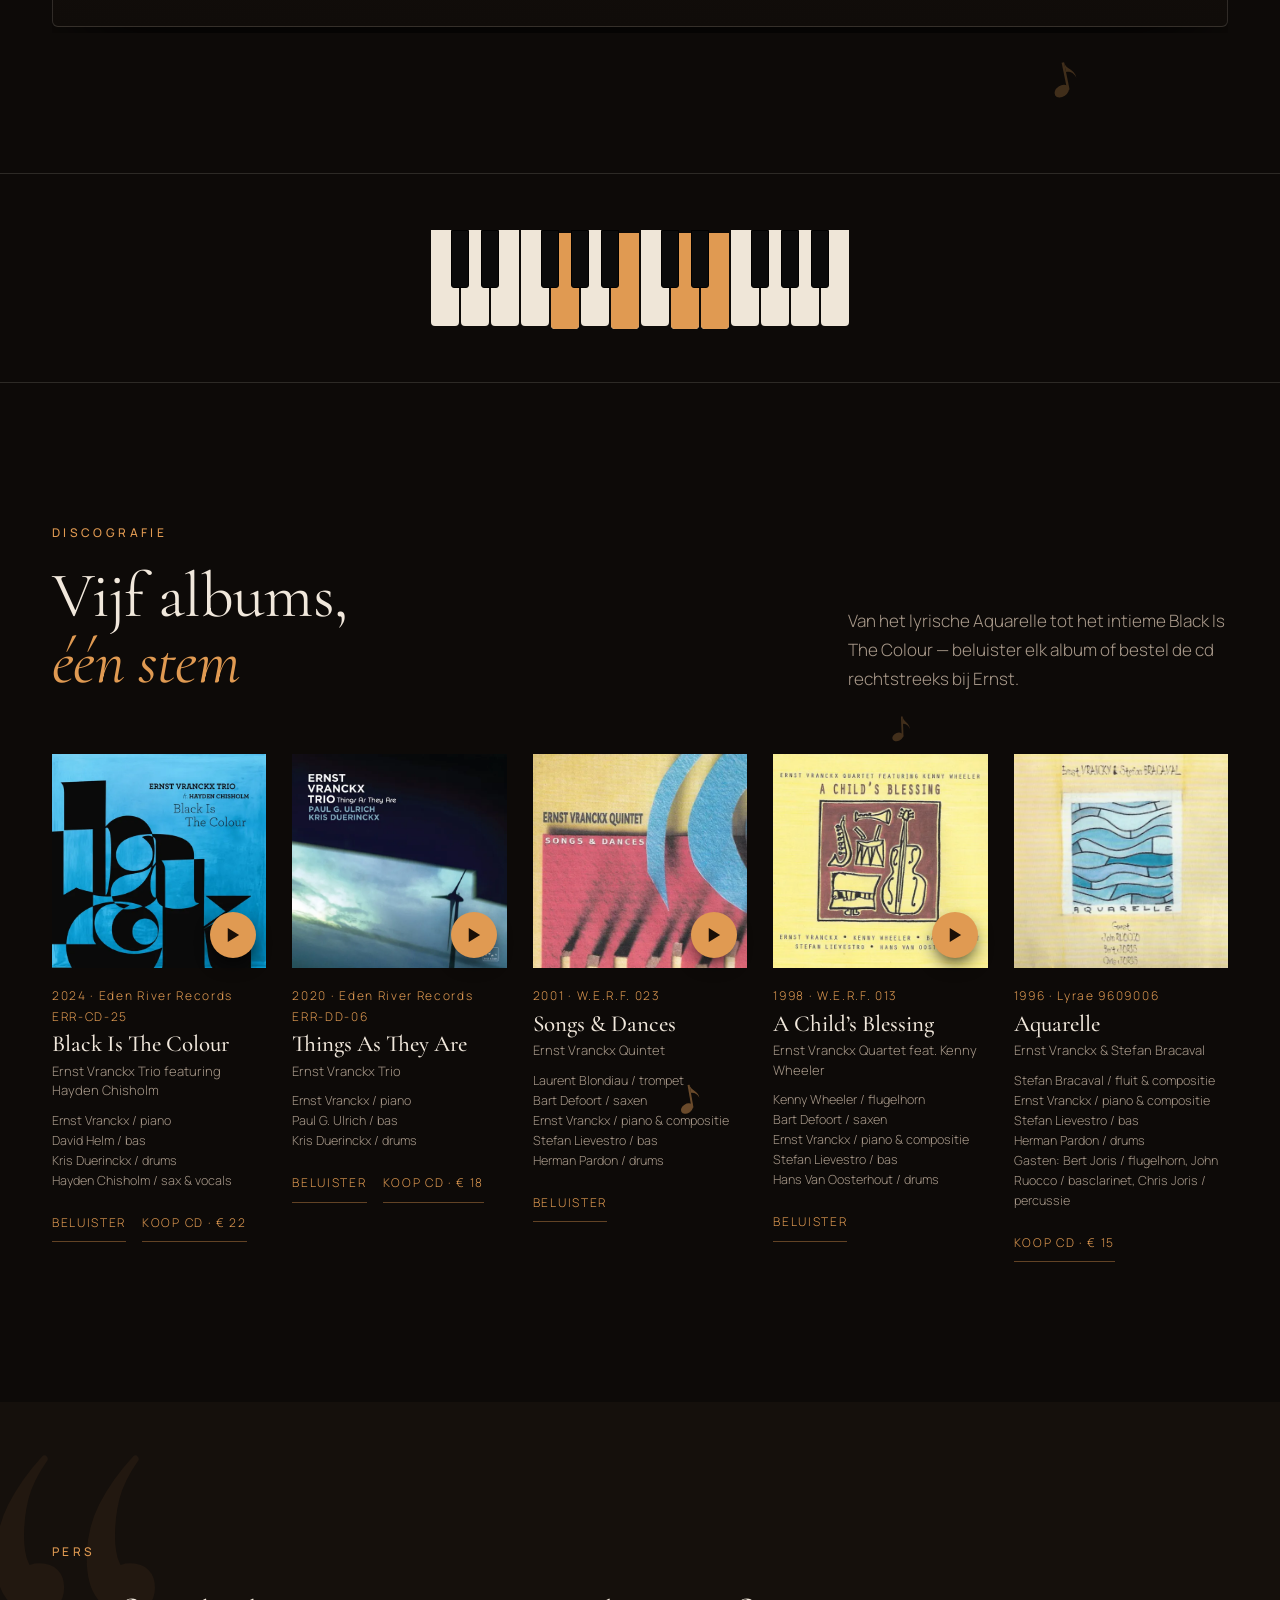
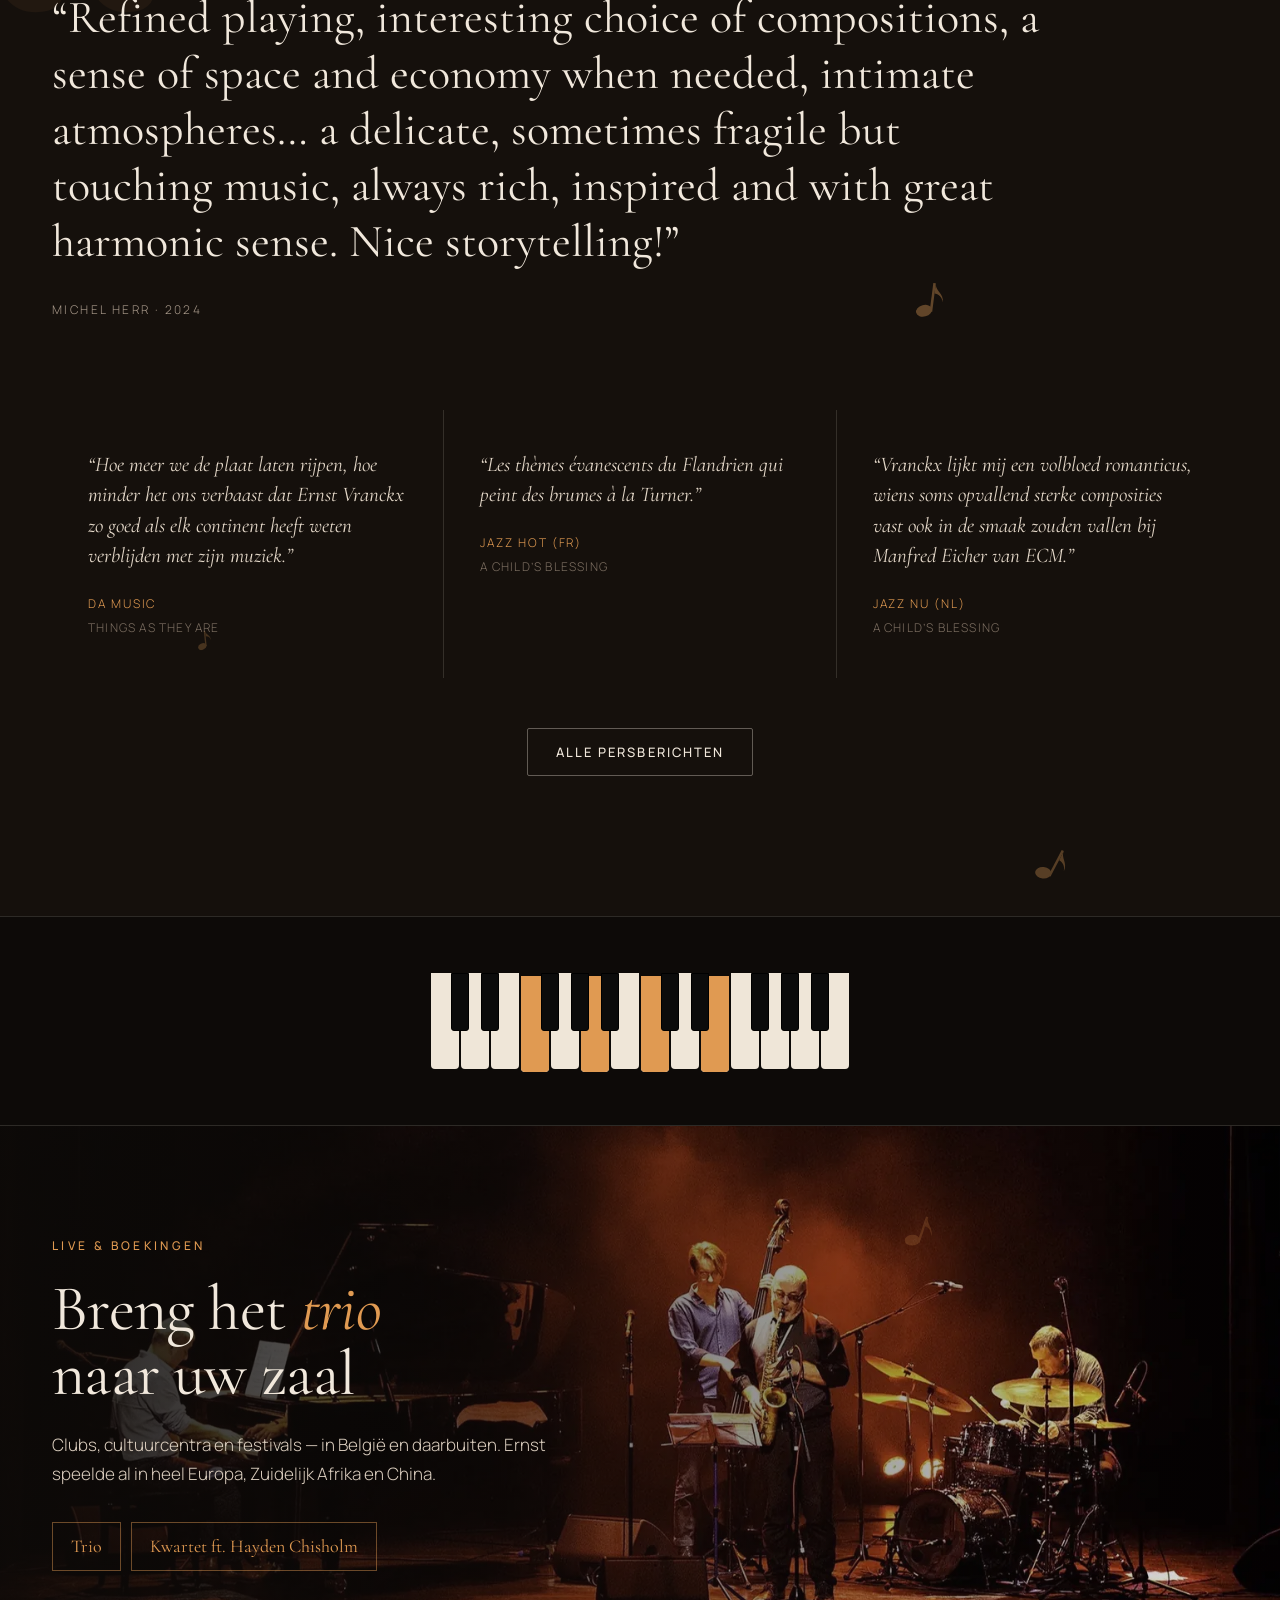
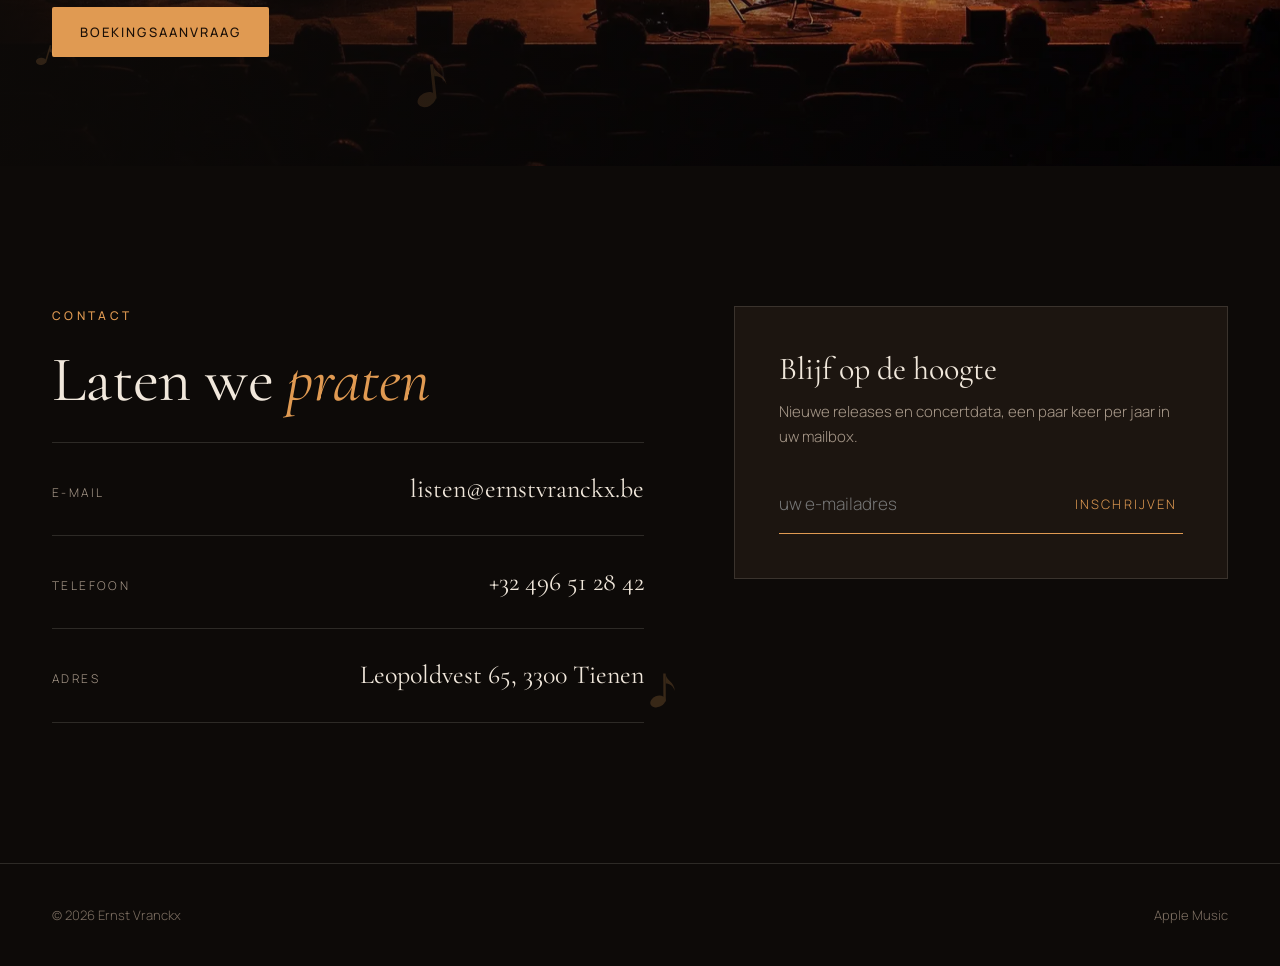
==== commit 8df84311: "Publish the Nocturne site and remove everything else Turn the latest Nocturne design from the Claude" ====
--- a/index.html
+++ b/index.html
@@ -3,132 +3,198 @@
 <head>
 <meta charset="utf-8">
 <meta name="viewport" content="width=device-width, initial-scale=1">
-<title>Nieuwe website — drie richtingen</title>
-<link rel="preconnect" href="https://fonts.googleapis.com">
-<link rel="preconnect" href="https://fonts.gstatic.com" crossorigin>
-<link href="https://fonts.googleapis.com/css2?family=Inter+Tight:wght@400;500;600&family=Instrument+Serif:ital@0;1&display=swap" rel="stylesheet">
-<style>
-  :root{--bg:#f6f5f2;--ink:#161616;--muted:#77746e;--line:#dedad2;--card:#fff}
-  *{box-sizing:border-box;margin:0;padding:0}
-  body{background:var(--bg);color:var(--ink);font-family:"Inter Tight",system-ui,sans-serif;font-size:16px;line-height:1.6;-webkit-font-smoothing:antialiased}
-  a{color:inherit}
-  .wrap{max-width:1240px;margin:0 auto;padding:0 32px}
-  header{padding:80px 0 50px}
-  .kicker{font-size:12px;font-weight:600;letter-spacing:.2em;text-transform:uppercase;color:var(--muted)}
-  h1{font-family:"Instrument Serif",serif;font-weight:400;font-size:clamp(44px,6vw,80px);line-height:1;letter-spacing:-.02em;margin:14px 0 20px}
-  h1 i{color:#5a6f7d}
-  .intro{max-width:680px;color:#45423d;font-size:18px}
-  .now{display:grid;grid-template-columns:1fr 1.2fr;gap:40px;align-items:center;margin:50px 0 70px;padding:28px;background:var(--card);border:1px solid var(--line);border-radius:12px}
-  .now img{width:100%;border-radius:6px;border:1px solid var(--line)}
-  .now h2{font-size:20px;font-weight:600;margin-bottom:10px}
-  .now ul{padding-left:18px;color:#45423d}
-  .now li{margin-bottom:6px}
-  .options{display:grid;gap:36px;padding-bottom:90px}
-  .opt{display:grid;grid-template-columns:1.5fr 1fr;gap:0;background:var(--card);border:1px solid var(--line);border-radius:12px;overflow:hidden;text-decoration:none;transition:box-shadow .2s,transform .2s}
-  .opt:hover{box-shadow:0 20px 50px -20px rgba(0,0,0,.25);transform:translateY(-2px)}
-  .shots{position:relative;background:#e9e6df;padding:28px 70px 28px 28px}
-  .shots .desk{width:100%;display:block;border-radius:6px;box-shadow:0 10px 30px -10px rgba(0,0,0,.35)}
-  .shots .mob{position:absolute;right:22px;bottom:22px;width:22%;border-radius:10px;border:4px solid #111;box-shadow:0 10px 30px -8px rgba(0,0,0,.5)}
-  .txt{padding:36px 36px 32px;display:flex;flex-direction:column}
-  .letter{font-family:"Instrument Serif",serif;font-size:64px;line-height:.8;color:var(--muted)}
-  .txt h3{font-family:"Instrument Serif",serif;font-weight:400;font-size:40px;line-height:1.05;margin:14px 0 4px}
-  .txt .sub{color:var(--muted);margin-bottom:18px}
-  .txt p{color:#45423d;margin-bottom:16px}
-  .sw{display:flex;gap:6px;margin:6px 0 20px}
-  .sw span{width:28px;height:28px;border-radius:50%;border:1px solid rgba(0,0,0,.1)}
-  .meta{font-size:13px;color:var(--muted);border-top:1px solid var(--line);padding-top:14px;margin-top:auto}
-  .meta b{color:var(--ink);font-weight:600}
-  .open{margin-top:18px;font-weight:600}
-  .shared{padding:50px;background:var(--ink);color:#eee;border-radius:12px;margin-bottom:90px}
-  .shared h2{font-family:"Instrument Serif",serif;font-weight:400;font-size:40px;margin-bottom:24px}
-  .shared .g{display:grid;grid-template-columns:repeat(3,1fr);gap:30px}
-  .shared h4{font-size:14px;font-weight:600;color:#fff;margin-bottom:6px}
-  .shared p{font-size:15px;color:#b9b6b0}
-  @media (max-width:900px){
-    .now,.opt,.shared .g{grid-template-columns:1fr}
-    .shots{padding:20px 60px 20px 20px}
-    .shared{padding:30px}
-  }
-</style>
+<title>Ernst Vranckx · Jazzpianist &amp; componist</title>
+<meta name="description" content="Ernst Vranckx, jazzpianist en componist uit Leuven. Nieuw album Black Is The Colour met Hayden Chisholm, discografie, pers, concerten en contact.">
+<meta name="theme-color" content="#0d0a08">
+<meta property="og:type" content="website">
+<meta property="og:title" content="Ernst Vranckx · Jazzpianist &amp; componist">
+<meta property="og:description" content="Nieuw album Black Is The Colour, met Hayden Chisholm. Discografie, pers, concerten en contact.">
+<meta property="og:image" content="assets/img/share.jpg">
+<meta property="og:locale" content="nl_BE">
+<link rel="preload" href="assets/fonts/cormorant-garamond-latin-2fed1d.woff2" as="font" type="font/woff2" crossorigin>
+<link rel="stylesheet" href="assets/fonts/fonts.css">
+<link rel="stylesheet" href="assets/css/site.css">
+<script src="assets/js/site.js" defer></script>
 </head>
 <body>
-<div class="wrap">
-  <header>
-    <div class="kicker">Voorstel · ernstvranckx.be</div>
-    <h1>Een nieuwe website,<br><i>drie richtingen</i></h1>
-    <p class="intro">Drie uitgewerkte ontwerpen voor de homepage, telkens met dezelfde inhoud: het nieuwe album, biografie, discografie, pers, live en contact. Ze verschillen in sfeer en karakter. Klik een ontwerp open om het volledig te bekijken. Elk ontwerp werkt ook op gsm.</p>
-    <p class="intro" style="margin-top:14px"><a href="audit/index.html">Lees de UX-audit</a>: wat we aan elk ontwerp verbeterd hebben, met scores voor en na.</p>
+<a class="skip" href="#muziek">Naar de inhoud</a>
+<div class="page">
+
+  <div class="notes-layer" id="notes" aria-hidden="true"></div>
+
+  <nav class="nav" aria-label="Hoofdmenu">
+    <a class="brand" href="#top">Ernst <span>Vranckx</span></a>
+    <div class="menu">
+      <a href="#muziek">Muziek</a><a href="#bio">Bio</a><a href="#tijdlijn">Tijdlijn</a><a href="#disco">Discografie</a><a href="#pers">Pers</a><a href="#live">Live</a><a href="#contact">Contact</a>
+    </div>
+    <div class="lang" id="langs">
+      <a class="on" href="#bio" data-lang="nl" lang="nl">NL</a><a href="#bio" data-lang="fr" lang="fr">FR</a><a href="#bio" data-lang="de" lang="de">DE</a><a href="#bio" data-lang="en" lang="en">EN</a>
+    </div>
+  </nav>
+
+  <header class="hero" id="top">
+    <img src="assets/img/hero-ernst-vleugel.webp" alt="Ernst Vranckx aan de vleugel" width="1600" height="1068" fetchpriority="high">
+    <div class="hero-shade"></div>
+    <div class="hero-copy">
+      <div class="eyebrow">Jazzpianist &amp; componist · Leuven</div>
+      <h1>Ernst <i>Vranckx</i></h1>
+      <blockquote>“Er zijn weinig goede componisten. Ernst is één van de goede. Ik hou van zijn songs, ze vertellen me iets.”<span class="cite">Kenny Wheeler — De Standaard</span></blockquote>
+    </div>
   </header>
 
-  <section class="now">
-    <img src="designs/previews/huidig.jpg" alt="Huidige website">
-    <div>
-      <div class="kicker">Vandaag</div>
-      <h2>Wat we willen verbeteren</h2>
-      <ul>
-        <li>Het nieuwe album en de cd-verkoop krijgen een duidelijke, prominente plek.</li>
-        <li>Uitgebreide perssectie wordt overzichtelijk: sterkste citaten vooraan.</li>
-        <li>Een eigen visuele identiteit in plaats van een standaard sjabloon.</li>
-        <li>Een uitnodiging tot boekingen en een nieuwsbrief.</li>
-        <li>Snel, toegankelijk en mooi op gsm.</li>
-      </ul>
-    </div>
-  </section>
-
-  <div class="options">
-    <a class="opt" href="designs/a-nocturne/index.html">
-      <div class="shots"><img class="desk" src="designs/previews/a-nocturne.jpg" alt=""><img class="mob" src="designs/previews/a-nocturne-mobile.jpg" alt=""></div>
-      <div class="txt">
-        <span class="letter">A</span>
-        <h3>Nocturne</h3>
-        <div class="sub">Donker, warm, filmisch</div>
-        <p>De sfeer van een jazzclub na middernacht. Diep zwart met het amberkleurige podiumlicht uit de concertfoto’s, en een klassieke serif die het lyrische van de muziek benadrukt.</p>
-        <div class="sw"><span style="background:#0d0a08"></span><span style="background:#1c1510"></span><span style="background:#e09a52"></span><span style="background:#f1e8dc"></span></div>
-        <div class="meta"><b>Tijdlijn:</b> een bespeelbaar klavier: elke toets is een moment uit zijn carrière en speelt een noot. <b>Scroll:</b> enkele zwevende noten in het podiumlicht van de openingsfoto, één glissando over pianotoetsen, een draaiende plaat.</div>
-        <div class="open">Bekijk ontwerp A →</div>
-      </div>
-    </a>
-
-    <a class="opt" href="designs/b-liner-notes/index.html">
-      <div class="shots"><img class="desk" src="designs/previews/b-liner-notes.jpg" alt=""><img class="mob" src="designs/previews/b-liner-notes-mobile.jpg" alt=""></div>
-      <div class="txt">
-        <span class="letter">B</span>
-        <h3>Liner Notes</h3>
-        <div class="sub">Licht, redactioneel, ingetogen</div>
-        <p>Geïnspireerd op de hoesteksten van een plaat en de sobere esthetiek van labels als ECM. Papierkleur, zwart-witfoto’s, veel witruimte en een catalogus met bezettingen en catalogusnummers.</p>
-        <div class="sw"><span style="background:#f3f0e9"></span><span style="background:#151515"></span><span style="background:#3e5a6b"></span><span style="background:#cfc8bb"></span></div>
-        <div class="meta"><b>Tijdlijn:</b> een verticale partituur: noten vullen zich terwijl je scrolt, met filters (albums, samenwerkingen…) en een klikbare index. <b>Scroll:</b> een dunne leesvoortgangslijn onder de menubalk, notenbalken die zichzelf tekenen.</div>
-        <div class="open">Bekijk ontwerp B →</div>
-      </div>
-    </a>
-
-    <a class="opt" href="designs/c-colour/index.html">
-      <div class="shots"><img class="desk" src="designs/previews/c-colour.jpg" alt=""><img class="mob" src="designs/previews/c-colour-mobile.jpg" alt=""></div>
-      <div class="txt">
-        <span class="letter">C</span>
-        <h3>Colour</h3>
-        <div class="sub">Grafisch, gedurfd, eigentijds</div>
-        <p>Vertrekt van de hoes van <i>Black Is The Colour</i>: helder blauw en zwart, grote letters en duotoonfoto’s. Een eigenzinnige, opvallende identiteit die het nieuwe album meteen centraal zet.</p>
-        <div class="sw"><span style="background:#2ea6df"></span><span style="background:#0b0b0c"></span><span style="background:#efece3"></span><span style="background:#fbfaf6"></span></div>
-        <div class="meta"><b>Tijdlijn:</b> een versleepbare platenkast met jaartallen-schuifbalk; bij albums glijdt de plaat uit de hoes. <b>Scroll:</b> een reuzenklavier dat meeschuift, een quote-band die versnelt met je scrollsnelheid (met pauzeknop), zwevende noten en equalizer.</div>
-        <div class="open">Bekijk ontwerp C →</div>
-      </div>
-    </a>
+  <main>
+  <section class="sec release" id="muziek">
+    <div class="wrap release-grid">
+      <div class="cover">
+        <div class="vinyl" aria-hidden="true"></div>
+        <img src="assets/img/cover-black-is-the-colour.webp" alt="Black Is The Colour, albumhoes" width="600" height="600">
+      </div>
+      <div>
+        <div class="eyebrow">Nieuw album · Eden River Records</div>
+        <h2 class="h2" style="margin-top: 20px">Black Is<br>The <em>Colour</em></h2>
+        <p class="lead">Opgenomen in mei 2022 in de Riverside Studio’s in Keulen. Een integer coloriet van cooljazz — fris en bezield — met de Nieuw-Zeelandse saxofonist Hayden Chisholm als gast en crooner.</p>
+        <dl class="credits">
+          <dt>Ernst Vranckx</dt><dd>piano</dd>
+          <dt>David Helm</dt><dd>contrabas</dd>
+          <dt>Kris Duerinckx</dt><dd>drums</dd>
+          <dt>Hayden Chisholm</dt><dd>sax &amp; vocals</dd>
+        </dl>
+        <div class="btns">
+          <a class="btn btn-primary" href="https://www.paypal.com/cgi-bin/webscr?business=ernst.vranckx%40hotmail.com&amp;cmd=_xclick&amp;amount=22.00&amp;item_name=Ernst%20Vranckx%20Trio%20-%20Black%20Is%20The%20Colour%20(CD)&amp;currency_code=EUR&amp;add=1">Koop de cd · € 22</a>
+          <a class="btn btn-ghost" href="https://music.apple.com/be/album/black-is-the-colour/1735852999">Beluister</a>
+        </div>
+
+        <div class="player" id="player" role="region" aria-label="Fragmenten">
+          <div class="pl-top">
+            <button class="pl-play" type="button" data-act="toggle" aria-label="Speel fragment">
+              <svg class="i-play" viewBox="0 0 16 18" aria-hidden="true"><path d="M2 1l13 8-13 8z"/></svg>
+              <svg class="i-pause" viewBox="0 0 16 18" aria-hidden="true"><rect x="2" y="1" width="4" height="16" rx="1"/><rect x="10" y="1" width="4" height="16" rx="1"/></svg>
+            </button>
+            <div class="pl-now"><b data-now-title></b><small data-now-album></small></div>
+            <div class="pl-skip">
+              <button type="button" data-act="prev" aria-label="Vorig nummer"><svg viewBox="0 0 16 16" aria-hidden="true"><path d="M3 2h2v12H3zM14 2 6 8l8 6z"/></svg></button>
+              <button type="button" data-act="next" aria-label="Volgend nummer"><svg viewBox="0 0 16 16" aria-hidden="true"><path d="M11 2h2v12h-2zM2 2l8 6-8 6z"/></svg></button>
+            </div>
+          </div>
+          <button class="pl-wave" type="button" id="wave" aria-label="Spoel door in het fragment"></button>
+          <div class="pl-time"><span id="time-now">0:00</span><span>0:30</span></div>
+          <ol class="pl-list" id="tracks"></ol>
+          <div class="pl-foot"><a data-apple href="https://music.apple.com/be/album/black-is-the-colour/1735852999"><img src="assets/img/apple-music-badge-nl.svg" alt="Beluister op Apple Music" width="140" height="40"></a></div>
+        </div>
+      </div>
+    </div>
+  </section>
+
+  <div class="vsep" aria-hidden="true"><div class="kbd" data-sep="0"></div></div>
+
+  <section class="sec bio" id="bio">
+    <div class="wrap bio-grid">
+      <figure class="bio-img">
+        <img src="assets/img/bio-ernst-live.webp" alt="Ernst Vranckx live aan de vleugel" width="800" height="518" loading="lazy">
+        <figcaption>Live met het kwartet</figcaption>
+      </figure>
+      <div>
+        <div class="eyebrow">Biografie</div>
+        <h2 class="h2">European cool,<br>met <em>etnische</em> en klassieke kleuren</h2>
+        <div class="bio-text" id="bio-text" lang="nl"></div>
+      </div>
+    </div>
+  </section>
+
+  <section class="sec tl" id="tijdlijn">
+    <div class="wrap">
+      <div class="tl-head">
+        <div><div class="eyebrow">Tijdlijn</div><h2 class="h2">Een carrière in<br><em>dertien noten</em></h2></div>
+      </div>
+      <div class="tl-stack" id="tl-stack" aria-live="polite"></div>
+      <div class="score-scroll" id="score-scroll">
+        <div class="score" id="score" tabindex="0" role="group" aria-label="Tijdlijn als partituur: gebruik de pijltjestoetsen">
+          <div class="staff-lines" aria-hidden="true"><i></i><i></i><i></i><i></i><i></i></div>
+          <span class="clef" aria-hidden="true">𝄞</span>
+          <span class="meter" aria-hidden="true"><b>4</b><b>4</b></span>
+          <div class="score-notes" id="score-notes"></div>
+        </div>
+      </div>
+    </div>
+  </section>
+
+  <div class="vsep" aria-hidden="true"><div class="kbd" data-sep="1"></div></div>
+
+  <section class="sec" id="disco">
+    <div class="wrap">
+      <div class="disco-head">
+        <div><div class="eyebrow">Discografie</div><h2 class="h2" style="margin-top: 20px">Vijf albums,<br><em>één stem</em></h2></div>
+        <p>Van het lyrische Aquarelle tot het intieme Black Is The Colour — beluister elk album of bestel de cd rechtstreeks bij Ernst.</p>
+      </div>
+      <div class="albums" id="albums"></div>
+    </div>
+  </section>
+
+  <section class="sec press" id="pers">
+    <div class="bigq" aria-hidden="true">“</div>
+    <div class="wrap" style="position: relative">
+      <div class="eyebrow">Pers</div>
+      <p class="big-quote">“Refined playing, interesting choice of compositions, a sense of space and economy when needed, intimate atmospheres… a delicate, sometimes fragile but touching music, always rich, inspired and with great harmonic sense. Nice storytelling!”</p>
+      <span class="cite">Michel Herr · 2024</span>
+      <div class="quotes">
+        <figure><blockquote>“Hoe meer we de plaat laten rijpen, hoe minder het ons verbaast dat Ernst Vranckx zo goed als elk continent heeft weten verblijden met zijn muziek.”</blockquote><figcaption>Da Music<span>Things As They Are</span></figcaption></figure>
+        <figure><blockquote lang="fr">“Les thèmes évanescents du Flandrien qui peint des brumes à la Turner.”</blockquote><figcaption>Jazz Hot (FR)<span>A Child’s Blessing</span></figcaption></figure>
+        <figure><blockquote>“Vranckx lijkt mij een volbloed romanticus, wiens soms opvallend sterke composities vast ook in de smaak zouden vallen bij Manfred Eicher van ECM.”</blockquote><figcaption>Jazz Nu (NL)<span>A Child’s Blessing</span></figcaption></figure>
+      </div>
+      <div class="more"><button type="button" class="btn btn-ghost" id="press-toggle" aria-expanded="false" aria-controls="archive">Alle persberichten</button></div>
+      <div class="archive" id="archive" hidden></div>
+    </div>
+  </section>
+
+  <div class="vsep" aria-hidden="true"><div class="kbd" data-sep="2"></div></div>
+
+  <section class="live" id="live">
+    <img src="assets/img/live-kwartet-podium.webp" alt="Ernst Vranckx en zijn kwartet op het podium" width="1600" height="770" loading="lazy">
+    <div class="live-shade"></div>
+    <div class="wrap">
+      <div class="live-box">
+        <div class="eyebrow">Live &amp; boekingen</div>
+        <h2 class="h2">Breng het <em>trio</em><br>naar uw zaal</h2>
+        <p>Clubs, cultuurcentra en festivals — in België en daarbuiten. Ernst speelde al in heel Europa, Zuidelijk Afrika en China.</p>
+        <div class="formations"><span>Trio</span><span>Kwartet ft. Hayden Chisholm</span></div>
+        <a class="btn btn-primary" href="#contact">Boekingsaanvraag</a>
+      </div>
+    </div>
+  </section>
+
+  <section class="sec contact" id="contact">
+    <div class="wrap contact-grid">
+      <div>
+        <div class="eyebrow">Contact</div>
+        <h2 class="h2">Laten we <em>praten</em></h2>
+        <div class="clist">
+          <a class="crow" href="mailto:listen@ernstvranckx.be"><small>E-mail</small><strong>listen@ernstvranckx.be</strong></a>
+          <a class="crow" href="tel:+32496512842"><small>Telefoon</small><strong>+32 496 51 28 42</strong></a>
+          <div class="crow"><small>Adres</small><strong>Leopoldvest 65, 3300 Tienen</strong></div>
+        </div>
+      </div>
+      <div class="newsletter">
+        <h3>Blijf op de hoogte</h3>
+        <p>Nieuwe releases en concertdata, een paar keer per jaar in uw mailbox.</p>
+        <div class="field"><label class="sr" for="nl-mail">E-mailadres</label><input id="nl-mail" type="email" placeholder="uw e-mailadres" autocomplete="email"><button type="button">Inschrijven</button></div>
+      </div>
+    </div>
+  </section>
+  </main>
+
+  <div class="mini" id="mini" role="region" aria-label="Nu aan het spelen" hidden>
+    <button class="pl-play sm" type="button" data-act="toggle" aria-label="Pauzeer">
+      <svg class="i-play" viewBox="0 0 16 18" aria-hidden="true"><path d="M2 1l13 8-13 8z"/></svg>
+      <svg class="i-pause" viewBox="0 0 16 18" aria-hidden="true"><rect x="2" y="1" width="4" height="16" rx="1"/><rect x="10" y="1" width="4" height="16" rx="1"/></svg>
+    </button>
+    <div class="pl-now"><b data-now-title></b><small data-now-album></small></div>
+    <a data-apple href="https://music.apple.com/be/album/black-is-the-colour/1735852999"><img src="assets/img/apple-music-badge-nl.svg" alt="Beluister op Apple Music" width="140" height="40"></a>
+    <span class="mini-bar" id="mini-bar"></span>
   </div>
 
-  <section class="shared">
-    <h2>In elk ontwerp</h2>
-    <div class="g">
-      <div><h4>Nieuw album vooraan</h4><p>Hoes, bezetting, luisterlinks en een duidelijke knop om de cd te kopen.</p></div>
-      <div><h4>Vier talen</h4><p>NL, FR, DE en EN, zoals nu, met een zichtbare taalkeuze bovenaan.</p></div>
-      <div><h4>Pers, gefilterd</h4><p>De sterkste citaten op de homepage, het volledige persarchief op een aparte pagina.</p></div>
-      <div><h4>Live &amp; boekingen</h4><p>Een uitnodiging voor organisatoren, met ruimte voor concertdata.</p></div>
-      <div><h4>Nieuwsbrief &amp; socials</h4><p>Fans opbouwen voor de volgende release.</p></div>
-      <div><h4>Interactieve tijdlijn</h4><p>Van Leuven 1966 tot <i>Black Is The Colour</i> (2024): prijzen, samenwerkingen, tournees en alle albums.</p></div>
-      <div><h4>Pianobewegingen</h4><p>Subtiele scroll-animaties rond piano en jazz; uitgeschakeld voor wie minder beweging verkiest.</p></div>
-      <div><h4>Eigen beelden</h4><p>Alle foto’s en hoezen komen van de huidige site; nieuwe persfoto’s kunnen er zo in.</p></div>
-    </div>
-  </section>
+  <footer class="foot">
+    <div class="wrap"><span>© 2026 Ernst Vranckx</span><span>Apple Music</span></div>
+  </footer>
 </div>
 </body>
 </html>
--- a/assets/fonts/fonts.css
+++ b/assets/fonts/fonts.css
@@ -0,0 +1,155 @@
+/* Self-hosted Google Fonts (latin + latin-ext only, weights in use). Source: https://fonts.googleapis.com/css2?family=Cormorant+Garamond:ital,wght@0,400;0,500;0,600;1,400&family=Manrope:wght@300;400;500;600&display=swap */
+/* latin-ext */
+@font-face {
+  font-family: 'Cormorant Garamond';
+  font-style: italic;
+  font-weight: 400;
+  font-display: swap;
+  src: url(cormorant-garamond-latin-ext-f37747.woff2) format('woff2');
+  unicode-range: U+0100-02BA, U+02BD-02C5, U+02C7-02CC, U+02CE-02D7, U+02DD-02FF, U+0304, U+0308, U+0329, U+1D00-1DBF, U+1E00-1E9F, U+1EF2-1EFF, U+2020, U+20A0-20AB, U+20AD-20C4, U+2113, U+2C60-2C7F, U+A720-A7FF;
+}
+/* latin */
+@font-face {
+  font-family: 'Cormorant Garamond';
+  font-style: italic;
+  font-weight: 400;
+  font-display: swap;
+  src: url(cormorant-garamond-latin-9ca58f.woff2) format('woff2');
+  unicode-range: U+0000-00FF, U+0131, U+0152-0153, U+02BB-02BC, U+02C6, U+02DA, U+02DC, U+0304, U+0308, U+0329, U+2000-206F, U+20AC, U+2122, U+2191, U+2193, U+2212, U+2215, U+FEFF, U+FFFD;
+}
+/* latin-ext */
+@font-face {
+  font-family: 'Cormorant Garamond';
+  font-style: normal;
+  font-weight: 400;
+  font-display: swap;
+  src: url(cormorant-garamond-latin-ext-907682.woff2) format('woff2');
+  unicode-range: U+0100-02BA, U+02BD-02C5, U+02C7-02CC, U+02CE-02D7, U+02DD-02FF, U+0304, U+0308, U+0329, U+1D00-1DBF, U+1E00-1E9F, U+1EF2-1EFF, U+2020, U+20A0-20AB, U+20AD-20C4, U+2113, U+2C60-2C7F, U+A720-A7FF;
+}
+/* latin */
+@font-face {
+  font-family: 'Cormorant Garamond';
+  font-style: normal;
+  font-weight: 400;
+  font-display: swap;
+  src: url(cormorant-garamond-latin-2fed1d.woff2) format('woff2');
+  unicode-range: U+0000-00FF, U+0131, U+0152-0153, U+02BB-02BC, U+02C6, U+02DA, U+02DC, U+0304, U+0308, U+0329, U+2000-206F, U+20AC, U+2122, U+2191, U+2193, U+2212, U+2215, U+FEFF, U+FFFD;
+}
+/* latin-ext */
+@font-face {
+  font-family: 'Cormorant Garamond';
+  font-style: normal;
+  font-weight: 500;
+  font-display: swap;
+  src: url(cormorant-garamond-latin-ext-907682.woff2) format('woff2');
+  unicode-range: U+0100-02BA, U+02BD-02C5, U+02C7-02CC, U+02CE-02D7, U+02DD-02FF, U+0304, U+0308, U+0329, U+1D00-1DBF, U+1E00-1E9F, U+1EF2-1EFF, U+2020, U+20A0-20AB, U+20AD-20C4, U+2113, U+2C60-2C7F, U+A720-A7FF;
+}
+/* latin */
+@font-face {
+  font-family: 'Cormorant Garamond';
+  font-style: normal;
+  font-weight: 500;
+  font-display: swap;
+  src: url(cormorant-garamond-latin-2fed1d.woff2) format('woff2');
+  unicode-range: U+0000-00FF, U+0131, U+0152-0153, U+02BB-02BC, U+02C6, U+02DA, U+02DC, U+0304, U+0308, U+0329, U+2000-206F, U+20AC, U+2122, U+2191, U+2193, U+2212, U+2215, U+FEFF, U+FFFD;
+}
+/* latin-ext */
+@font-face {
+  font-family: 'Cormorant Garamond';
+  font-style: normal;
+  font-weight: 600;
+  font-display: swap;
+  src: url(cormorant-garamond-latin-ext-907682.woff2) format('woff2');
+  unicode-range: U+0100-02BA, U+02BD-02C5, U+02C7-02CC, U+02CE-02D7, U+02DD-02FF, U+0304, U+0308, U+0329, U+1D00-1DBF, U+1E00-1E9F, U+1EF2-1EFF, U+2020, U+20A0-20AB, U+20AD-20C4, U+2113, U+2C60-2C7F, U+A720-A7FF;
+}
+/* latin */
+@font-face {
+  font-family: 'Cormorant Garamond';
+  font-style: normal;
+  font-weight: 600;
+  font-display: swap;
+  src: url(cormorant-garamond-latin-2fed1d.woff2) format('woff2');
+  unicode-range: U+0000-00FF, U+0131, U+0152-0153, U+02BB-02BC, U+02C6, U+02DA, U+02DC, U+0304, U+0308, U+0329, U+2000-206F, U+20AC, U+2122, U+2191, U+2193, U+2212, U+2215, U+FEFF, U+FFFD;
+}
+/* latin-ext */
+@font-face {
+  font-family: 'Manrope';
+  font-style: normal;
+  font-weight: 300;
+  font-display: swap;
+  src: url(manrope-latin-ext-4f1857.woff2) format('woff2');
+  unicode-range: U+0100-02BA, U+02BD-02C5, U+02C7-02CC, U+02CE-02D7, U+02DD-02FF, U+0304, U+0308, U+0329, U+1D00-1DBF, U+1E00-1E9F, U+1EF2-1EFF, U+2020, U+20A0-20AB, U+20AD-20C4, U+2113, U+2C60-2C7F, U+A720-A7FF;
+}
+/* latin */
+@font-face {
+  font-family: 'Manrope';
+  font-style: normal;
+  font-weight: 300;
+  font-display: swap;
+  src: url(manrope-latin-66cfc0.woff2) format('woff2');
+  unicode-range: U+0000-00FF, U+0131, U+0152-0153, U+02BB-02BC, U+02C6, U+02DA, U+02DC, U+0304, U+0308, U+0329, U+2000-206F, U+20AC, U+2122, U+2191, U+2193, U+2212, U+2215, U+FEFF, U+FFFD;
+}
+/* latin-ext */
+@font-face {
+  font-family: 'Manrope';
+  font-style: normal;
+  font-weight: 400;
+  font-display: swap;
+  src: url(manrope-latin-ext-4f1857.woff2) format('woff2');
+  unicode-range: U+0100-02BA, U+02BD-02C5, U+02C7-02CC, U+02CE-02D7, U+02DD-02FF, U+0304, U+0308, U+0329, U+1D00-1DBF, U+1E00-1E9F, U+1EF2-1EFF, U+2020, U+20A0-20AB, U+20AD-20C4, U+2113, U+2C60-2C7F, U+A720-A7FF;
+}
+/* latin */
+@font-face {
+  font-family: 'Manrope';
+  font-style: normal;
+  font-weight: 400;
+  font-display: swap;
+  src: url(manrope-latin-66cfc0.woff2) format('woff2');
+  unicode-range: U+0000-00FF, U+0131, U+0152-0153, U+02BB-02BC, U+02C6, U+02DA, U+02DC, U+0304, U+0308, U+0329, U+2000-206F, U+20AC, U+2122, U+2191, U+2193, U+2212, U+2215, U+FEFF, U+FFFD;
+}
+/* latin-ext */
+@font-face {
+  font-family: 'Manrope';
+  font-style: normal;
+  font-weight: 500;
+  font-display: swap;
+  src: url(manrope-latin-ext-4f1857.woff2) format('woff2');
+  unicode-range: U+0100-02BA, U+02BD-02C5, U+02C7-02CC, U+02CE-02D7, U+02DD-02FF, U+0304, U+0308, U+0329, U+1D00-1DBF, U+1E00-1E9F, U+1EF2-1EFF, U+2020, U+20A0-20AB, U+20AD-20C4, U+2113, U+2C60-2C7F, U+A720-A7FF;
+}
+/* latin */
+@font-face {
+  font-family: 'Manrope';
+  font-style: normal;
+  font-weight: 500;
+  font-display: swap;
+  src: url(manrope-latin-66cfc0.woff2) format('woff2');
+  unicode-range: U+0000-00FF, U+0131, U+0152-0153, U+02BB-02BC, U+02C6, U+02DA, U+02DC, U+0304, U+0308, U+0329, U+2000-206F, U+20AC, U+2122, U+2191, U+2193, U+2212, U+2215, U+FEFF, U+FFFD;
+}
+/* latin-ext */
+@font-face {
+  font-family: 'Manrope';
+  font-style: normal;
+  font-weight: 600;
+  font-display: swap;
+  src: url(manrope-latin-ext-4f1857.woff2) format('woff2');
+  unicode-range: U+0100-02BA, U+02BD-02C5, U+02C7-02CC, U+02CE-02D7, U+02DD-02FF, U+0304, U+0308, U+0329, U+1D00-1DBF, U+1E00-1E9F, U+1EF2-1EFF, U+2020, U+20A0-20AB, U+20AD-20C4, U+2113, U+2C60-2C7F, U+A720-A7FF;
+}
+/* latin */
+@font-face {
+  font-family: 'Manrope';
+  font-style: normal;
+  font-weight: 600;
+  font-display: swap;
+  src: url(manrope-latin-66cfc0.woff2) format('woff2');
+  unicode-range: U+0000-00FF, U+0131, U+0152-0153, U+02BB-02BC, U+02C6, U+02DA, U+02DC, U+0304, U+0308, U+0329, U+2000-206F, U+20AC, U+2122, U+2191, U+2193, U+2212, U+2215, U+FEFF, U+FFFD;
+}
+/* Noto Music, subset to the treble clef, flat and sharp used on the timeline score.
+   Source: https://fonts.googleapis.com/css2?family=Noto+Music&text=%F0%9D%84%9E%E2%99%AD%E2%99%AF */
+@font-face {
+  font-family: 'Noto Music';
+  font-style: normal;
+  font-weight: 400;
+  font-display: swap;
+  src: url(noto-music-notation.woff2) format('woff2');
+  unicode-range: U+266D, U+266F, U+1D11E;
+}
--- a/assets/css/site.css
+++ b/assets/css/site.css
@@ -0,0 +1,266 @@
+/* Ernst Vranckx · Nocturne */
+:root{
+  --sy:0; --pc:1;
+  --bg:#0d0a08; --bg-2:#15100c; --bg-3:#1c1510;
+  --ink:#f1e8dc; --muted:#a8998a; --faint:#7d6f62;
+  --amber:#e09a52; --ember:#c4622d; --line:rgba(241,232,220,.14);
+  --serif:"Cormorant Garamond", Georgia, serif; --sans:"Manrope", system-ui, sans-serif;
+}
+*{box-sizing:border-box}
+html{scroll-behavior:smooth}
+body{margin:0;background:var(--bg);color:var(--ink);font-family:var(--sans);font-weight:300;font-size:17px;line-height:1.7;-webkit-font-smoothing:antialiased;overflow-x:hidden}
+img{display:block;max-width:100%;height:auto}
+h1,h2,h3,h4,p,figure,blockquote,dl,dd{margin:0}
+a{color:inherit;text-decoration:none}
+a:hover{color:var(--amber)}
+[hidden]{display:none!important}
+:focus-visible{outline:2px solid var(--amber);outline-offset:2px}
+.page{position:relative;overflow:hidden}
+.wrap{max-width:1240px;margin:0 auto;padding:0 32px}
+.eyebrow{font-size:12px;letter-spacing:.28em;text-transform:uppercase;color:var(--amber);font-weight:500}
+.h2{font-family:var(--serif);font-weight:400;font-size:clamp(40px,5vw,68px);line-height:1.02;letter-spacing:-.01em}
+.h2 em{color:var(--amber);font-style:italic}
+.sr{position:absolute;width:1px;height:1px;overflow:hidden;clip:rect(0 0 0 0);white-space:nowrap}
+.skip{position:absolute;left:16px;top:-60px;z-index:50;padding:10px 16px;background:var(--amber);color:#1a0f07}
+.skip:focus{top:16px;color:#1a0f07}
+
+/* Navigation */
+.nav{position:fixed;left:0;right:0;top:0;z-index:20;display:flex;align-items:center;justify-content:space-between;padding:26px 40px;background:linear-gradient(#0d0a08 0%,rgba(13,10,8,0) 100%);transition:background .4s,padding .4s}
+html[data-scrolled] .nav{background:rgba(13,10,8,.92);backdrop-filter:blur(10px);padding:16px 40px;border-bottom:1px solid var(--line)}
+.brand{font-family:var(--serif);font-size:24px;letter-spacing:.04em}
+.brand span{color:var(--amber)}
+.menu{display:flex;gap:30px;font-size:13px;letter-spacing:.14em;text-transform:uppercase}
+.lang{display:flex;gap:12px;font-size:12px;letter-spacing:.14em;color:var(--muted)}
+.lang a.on{color:var(--ink);font-weight:500;border-bottom:1px solid var(--amber)}
+
+/* Hero */
+.hero{position:relative;min-height:880px;display:flex;align-items:flex-end;overflow:hidden}
+.hero img{position:absolute;inset:0;width:100%;height:100%;object-fit:cover;object-position:30% 40%;filter:saturate(.85) contrast(1.05);transform:translateY(calc(var(--sy) * .3px)) scale(calc(1 + var(--sy) * .0002))}
+.hero-shade{position:absolute;inset:0;background:linear-gradient(90deg,rgba(13,10,8,0) 25%,rgba(13,10,8,.55) 55%,rgba(13,10,8,.95) 85%),linear-gradient(0deg,#0d0a08 0%,rgba(13,10,8,0) 35%)}
+.hero-copy{position:relative;z-index:2;margin-left:auto;width:min(560px,100%);padding:0 56px 130px 0}
+.hero h1{font-family:var(--serif);font-weight:400;font-size:clamp(64px,9vw,132px);line-height:.88;letter-spacing:-.02em;margin:18px 0 34px}
+.hero h1 i{display:block;color:var(--amber);padding-left:.6em}
+.hero blockquote{font-family:var(--serif);font-style:italic;font-size:24px;line-height:1.4;color:#e8dccd;border-left:1px solid var(--amber);padding-left:22px}
+.cite{display:block;margin-top:12px;font-family:var(--sans);font-style:normal;font-size:12px;letter-spacing:.2em;text-transform:uppercase;color:var(--muted)}
+
+/* Sections */
+.sec{padding:140px 0}
+
+/* New album */
+.release{background:radial-gradient(ellipse at 20% 30%,rgba(196,98,45,.18),transparent 60%),var(--bg);overflow:hidden}
+.release-grid{display:grid;grid-template-columns:1fr 1.05fr;gap:90px;align-items:center}
+.cover{position:relative}
+.cover img{position:relative;z-index:2;width:100%;box-shadow:0 40px 90px -20px rgba(0,0,0,.8)}
+.vinyl{position:absolute;top:4%;right:-14%;width:92%;aspect-ratio:1;border-radius:50%;z-index:1;background:radial-gradient(circle,#c4622d 0 15%,#111 15.5% 17%,#0a0a0a 17.5% 100%);box-shadow:inset 0 0 0 1px #222;transform:translateX(calc(-38% + min(1, var(--pc) * 1.6) * 38%)) rotate(calc(var(--sy) * .35deg))}
+.vinyl::before{content:"";position:absolute;inset:6%;border-radius:50%;background:repeating-radial-gradient(circle,transparent 0 3px,rgba(255,255,255,.03) 3px 4px)}
+.vinyl::after{content:"";position:absolute;left:50%;top:9%;width:4%;height:10%;background:rgba(255,255,255,.12);border-radius:2px}
+.lead{font-size:19px;color:#d9ccbd;max-width:520px;margin-top:28px}
+.credits{margin:34px 0;display:grid;grid-template-columns:auto 1fr;gap:6px 28px;font-size:15px;border-top:1px solid var(--line);padding-top:26px}
+.credits dt{font-family:var(--serif);font-size:20px}
+.credits dd{color:var(--muted)}
+.btns{display:flex;gap:14px;flex-wrap:wrap}
+.btn{display:inline-flex;align-items:center;gap:10px;min-height:48px;padding:14px 28px;font-size:13px;letter-spacing:.16em;text-transform:uppercase;font-weight:500;border-radius:2px;font-family:var(--sans);cursor:pointer}
+.btn-primary{background:var(--amber);color:#1a0f07;border:0}
+.btn-primary:hover{background:#f0ad68;color:#1a0f07}
+.btn-ghost{border:1px solid rgba(241,232,220,.35);color:var(--ink);background:none}
+
+/* Preview player */
+.player{margin-top:48px;padding:22px 24px 18px;background:var(--bg-3);border:1px solid var(--line)}
+.pl-top{display:flex;align-items:center;gap:18px}
+.pl-play{width:52px;height:52px;flex:none;display:grid;place-items:center;border:0;border-radius:50%;background:var(--amber);color:#1a0f07;cursor:pointer;transition:transform .2s,background .2s}
+.pl-play:hover{background:#f0ad68;transform:scale(1.05)}
+.pl-play svg{width:16px;height:18px;fill:currentColor}
+.pl-play.sm{width:44px;height:44px}
+.pl-play .i-pause,.cover-play .i-pause{display:none}
+.is-playing .i-play{display:none}
+.is-playing .i-pause{display:block}
+.pl-now{flex:1;min-width:0}
+.pl-now b{display:block;font-family:var(--serif);font-weight:500;font-size:22px;line-height:1.15;white-space:nowrap;overflow:hidden;text-overflow:ellipsis}
+.pl-now small{display:block;font-size:12px;color:var(--muted);letter-spacing:.08em;white-space:nowrap;overflow:hidden;text-overflow:ellipsis}
+.pl-skip{display:flex;gap:6px}
+.pl-skip button{width:44px;height:44px;display:grid;place-items:center;background:none;border:1px solid var(--line);border-radius:50%;color:var(--ink);cursor:pointer}
+.pl-skip button:hover{border-color:var(--amber);color:var(--amber)}
+.pl-skip svg{width:14px;height:14px;fill:currentColor}
+.pl-wave{display:flex;align-items:center;gap:3px;width:100%;height:46px;margin:18px 0 6px;padding:0;background:none;border:0;cursor:pointer}
+.pl-wave i{flex:1;min-width:2px;background:#4a3f36;border-radius:2px;transform:scaleY(.6);transition:background .3s}
+.pl-wave i.on{background:var(--amber)}
+.player.is-playing .pl-wave i{animation:eq 1.1s ease-in-out infinite alternate}
+@keyframes eq{from{transform:scaleY(.35)}to{transform:scaleY(1)}}
+.pl-time{display:flex;justify-content:space-between;font-size:12px;letter-spacing:.12em;color:var(--muted);font-variant-numeric:tabular-nums}
+.pl-list{list-style:none;margin:16px 0 0;padding:14px 0 0;border-top:1px solid var(--line);columns:2;column-gap:24px}
+.pl-list li{break-inside:avoid}
+.pl-list button{display:grid;grid-template-columns:22px minmax(0,1fr) auto;gap:10px;align-items:baseline;width:100%;min-height:36px;padding:6px 4px;background:none;border:0;border-radius:3px;color:#cfc2b3;font-family:var(--sans);font-size:14px;text-align:left;cursor:pointer}
+.pl-list button:hover{background:rgba(241,232,220,.05);color:var(--ink)}
+.pl-list button.on{color:var(--amber)}
+.pl-list .n,.pl-list .d{font-size:12px;color:var(--faint);font-variant-numeric:tabular-nums}
+.pl-list button.on .n{color:var(--amber)}
+.pl-list .tt{white-space:nowrap;overflow:hidden;text-overflow:ellipsis}
+.pl-foot{display:flex;justify-content:flex-end;margin-top:16px}
+.pl-foot img,.mini img{display:block;height:40px;width:auto}
+.mini{position:fixed;left:50%;bottom:18px;z-index:40;transform:translateX(-50%);display:flex;align-items:center;gap:14px;width:min(580px,calc(100% - 28px));padding:10px 12px 12px;background:rgba(21,16,12,.95);border:1px solid rgba(224,154,82,.35);border-radius:8px;backdrop-filter:blur(10px);box-shadow:0 20px 50px -20px #000;overflow:hidden}
+.mini .pl-now b{font-size:18px}
+.mini-bar{position:absolute;left:0;bottom:0;height:2px;width:0;background:var(--amber);transition:width .25s linear}
+
+/* Voicing separators */
+.vsep{display:flex;justify-content:center;padding:56px 22px;background:var(--bg);border-top:1px solid var(--line);border-bottom:1px solid var(--line)}
+.kbd{position:relative;display:flex;width:min(420px,100%);height:96px}
+.kbd .w{position:relative;flex:1;margin:0 1px;background:#efe6d8;border-radius:0 0 4px 4px;transition:transform .2s}
+.kbd .w::after,.kbd .k::after{content:"";position:absolute;inset:0;border-radius:inherit;background:var(--amber);opacity:0;transition:opacity .35s}
+.kbd .k{position:absolute;top:0;width:18px;height:58px;margin-left:-9px;background:#0b0b0b;border:1px solid #000;border-radius:0 0 3px 3px;z-index:2;transition:transform .2s}
+.kbd .on::after{opacity:1}
+.kbd .w.on{transform:translateY(3px)}
+.kbd .k.on{transform:translateY(2px)}
+
+/* Biography */
+.bio{background:var(--bg-2)}
+.bio-grid{display:grid;grid-template-columns:1fr 1fr;gap:90px;align-items:start}
+.bio-img img{width:100%;aspect-ratio:4/5;object-fit:cover;object-position:35% 50%}
+.bio-img figcaption{margin-top:14px;font-size:12px;letter-spacing:.14em;text-transform:uppercase;color:var(--faint)}
+.bio .h2{margin:20px 0 40px}
+.bio p{color:#d4c7b8;margin-bottom:22px}
+.bio-text p:first-child::first-letter{font-family:var(--serif);float:left;font-size:88px;line-height:.8;padding:8px 12px 0 0;color:var(--amber)}
+
+/* Timeline */
+.tl{background:radial-gradient(ellipse at 80% 0%,rgba(196,98,45,.16),transparent 55%),var(--bg);overflow:hidden}
+.tl-head{display:flex;justify-content:space-between;align-items:end;gap:30px;flex-wrap:wrap;margin-bottom:50px}
+.tl-head .h2{margin-top:20px}
+.tl-stack{display:grid;padding:0 0 46px}
+.tl-card{grid-area:1 / 1;display:grid;grid-template-columns:240px minmax(0,1fr) 220px;gap:50px;align-items:center;min-height:250px;visibility:hidden;opacity:0}
+.tl-card.on{visibility:visible;opacity:1;animation:tlIn .55s cubic-bezier(.2,.7,.2,1)}
+@keyframes tlIn{from{opacity:0;transform:translateY(14px)}to{opacity:1;transform:none}}
+.tl-year{font-family:var(--serif);font-size:128px;line-height:.8;color:var(--amber);letter-spacing:-.03em;font-variant-numeric:lining-nums tabular-nums;white-space:nowrap}
+.tl-type{display:inline-block;font-size:11px;letter-spacing:.24em;text-transform:uppercase;color:var(--muted);border:1px solid var(--line);padding:5px 10px;margin-bottom:16px}
+.tl-type.album{color:#1a0f07;background:var(--amber);border-color:var(--amber)}
+.tl-title{font-family:var(--serif);font-size:44px;line-height:1.05;margin-bottom:12px}
+.tl-text{color:#d4c7b8;max-width:560px}
+.tl-cat{margin-top:12px;font-size:12px;letter-spacing:.18em;text-transform:uppercase;color:var(--faint)}
+.tl-media{aspect-ratio:1;position:relative}
+.tl-media img{width:100%;height:100%;object-fit:cover;box-shadow:0 30px 60px -20px #000}
+.ph{position:absolute;inset:0;border:1px solid var(--line);display:grid;place-items:center;color:rgba(224,154,82,.55)}
+.ph svg{width:40%;fill:currentColor}
+.score-scroll{overflow-x:auto;padding-bottom:6px}
+.score{position:relative;min-width:860px;height:290px;background:linear-gradient(#17110d,#100c09);border:1px solid var(--line);border-radius:6px;box-shadow:0 40px 80px -30px #000;outline:none}
+.score:focus-visible{box-shadow:0 0 0 2px var(--amber)}
+.staff-lines{position:absolute;left:24px;right:24px;top:110px;height:65px}
+.staff-lines i{position:absolute;left:0;right:0;height:1px;background:rgba(241,232,220,.45)}
+.staff-lines i:nth-child(2){top:16px}
+.staff-lines i:nth-child(3){top:32px}
+.staff-lines i:nth-child(4){top:48px}
+.staff-lines i:nth-child(5){top:64px}
+.clef{position:absolute;left:26px;top:68px;width:60px;height:150px;display:grid;place-items:center;font-family:"Noto Music",serif;font-size:96px;line-height:1;color:var(--ink)}
+.meter{position:absolute;left:92px;top:110px;height:64px;display:flex;flex-direction:column;justify-content:space-between;align-items:center;font-family:var(--serif);font-weight:600;font-size:38px;line-height:32px;color:var(--ink)}
+.meter b{display:block;height:32px}
+.score-notes{position:absolute;left:150px;right:44px;top:0;bottom:0}
+.barline{position:absolute;top:110px;width:1px;height:65px;background:rgba(241,232,220,.45)}
+.endbar{position:absolute;right:-20px;top:110px;width:8px;height:65px;border-left:1px solid rgba(241,232,220,.45);border-right:4px solid rgba(241,232,220,.85)}
+.chord{position:absolute;top:44px;transform:translateX(-9px);font-family:var(--serif);font-style:italic;font-size:26px;line-height:1;color:var(--amber);white-space:nowrap}
+.chord sup{font-size:.6em;margin-left:1px}
+.playhead{position:absolute;top:84px;width:2px;height:118px;margin-left:-1px;background:linear-gradient(rgba(224,154,82,0),rgba(224,154,82,.75),rgba(224,154,82,0));transition:left .5s cubic-bezier(.2,.8,.2,1)}
+.sn{position:absolute;top:0;bottom:0;width:52px;margin-left:-26px;padding:0;border:0;background:none;cursor:pointer;color:var(--ink)}
+.sn.album{color:var(--amber)}
+.sn .hd{position:absolute;left:50%;width:19px;height:13px;margin:-6.5px 0 0 -9.5px;border-radius:50%;border:2.5px solid currentColor;background:transparent;transform:rotate(-20deg);transition:transform .25s,box-shadow .25s}
+.sn.q .hd{background:currentColor}
+.sn .st{position:absolute;width:2px;height:52px;background:currentColor}
+.sn .acc{position:absolute;left:calc(50% - 30px);width:16px;margin-top:-13px;text-align:center;font-family:"Noto Music",serif;font-size:22px;line-height:26px}
+.sn .yr{position:absolute;left:50%;top:214px;transform:translateX(-50%);font-family:var(--serif);font-size:18px;font-weight:600;color:var(--muted);white-space:nowrap;transition:color .25s}
+.sn:hover .hd{transform:rotate(-20deg) scale(1.2)}
+.sn.on .hd{transform:rotate(-20deg) scale(1.35);box-shadow:0 0 0 6px rgba(224,154,82,.16),0 0 28px rgba(224,154,82,.65)}
+.sn.on .yr{color:var(--amber)}
+.sn:focus-visible{outline:2px solid var(--amber);outline-offset:-2px}
+.score.auto .sn.on .hd{animation:ring 1.1s ease-in-out infinite}
+@keyframes ring{0%,100%{box-shadow:0 0 0 6px rgba(224,154,82,.16),0 0 28px rgba(224,154,82,.65)}50%{box-shadow:0 0 0 14px rgba(224,154,82,.05),0 0 40px rgba(224,154,82,.85)}}
+
+/* Floating notes */
+.notes-layer{position:absolute;inset:0;pointer-events:none;z-index:15;overflow:hidden;mix-blend-mode:screen}
+.fn{position:absolute;fill:#e09a52;transform:translate(calc(sin(var(--sy) * .004 + var(--ph)) * var(--amp)), calc(var(--sy) * var(--sp) * -1px)) rotate(calc(var(--rot) + sin(var(--sy) * .003 + var(--ph)) * 15deg))}
+
+/* Discography */
+.disco-head{display:flex;justify-content:space-between;align-items:end;margin-bottom:60px;gap:40px}
+.disco-head p{max-width:380px;color:var(--muted)}
+.albums{display:grid;grid-template-columns:repeat(5,minmax(0,1fr));gap:26px}
+.album img{width:100%;aspect-ratio:1;object-fit:cover;transition:transform .5s}
+.album:hover img{transform:translateY(-8px)}
+.album .y{margin-top:18px;font-size:12px;letter-spacing:.14em;color:var(--amber)}
+.album h3{font-family:var(--serif);font-weight:500;font-size:23px;line-height:1.15;margin:4px 0}
+.album p{font-size:13px;color:var(--muted);line-height:1.5}
+.cover-wrap{position:relative}
+.cover-play{position:absolute;right:10px;bottom:10px;width:46px;height:46px;display:grid;place-items:center;border:0;border-radius:50%;background:var(--amber);color:#1a0f07;cursor:pointer;box-shadow:0 8px 20px -6px #000;transition:transform .2s}
+.cover-play:hover{transform:scale(1.08)}
+.cover-play svg{width:14px;height:16px;fill:currentColor}
+.credits-list{list-style:none;margin:10px 0 14px;padding:0;font-size:12.5px;line-height:1.6;color:var(--muted)}
+.album-links{display:flex;gap:16px;flex-wrap:wrap;font-size:12px;letter-spacing:.14em;text-transform:uppercase}
+.album-links a{display:inline-block;padding:8px 0;color:var(--amber);border-bottom:1px solid rgba(224,154,82,.4)}
+.album-links a:hover{border-color:var(--amber)}
+
+/* Press */
+.press{background:var(--bg-2);position:relative;overflow:hidden}
+.bigq{font-family:var(--serif);position:absolute;font-size:620px;line-height:1;top:-60px;left:-30px;color:rgba(224,154,82,.06)}
+.big-quote{position:relative;font-family:var(--serif);font-size:clamp(30px,3.6vw,50px);line-height:1.22;max-width:1000px;margin:26px 0 30px}
+.quotes{margin-top:90px;display:grid;grid-template-columns:repeat(3,minmax(0,1fr));gap:1px;background:var(--line)}
+.quotes figure{background:var(--bg-2);padding:40px 36px}
+.quotes blockquote{font-family:var(--serif);font-size:21px;line-height:1.45;font-style:italic;color:#e3d7c8}
+.quotes figcaption{margin-top:22px;font-size:12px;letter-spacing:.16em;text-transform:uppercase;color:var(--amber)}
+.quotes figcaption span{display:block;color:var(--faint);margin-top:4px;letter-spacing:.1em}
+.more{margin-top:50px;text-align:center}
+.archive{margin-top:60px;border-top:1px solid var(--line);text-align:left}
+.arch-group{display:grid;grid-template-columns:260px minmax(0,1fr);gap:40px;padding:40px 0;border-bottom:1px solid var(--line)}
+.arch-group h3{margin:0;font-family:var(--serif);font-weight:400;font-size:30px;line-height:1.1;color:var(--amber)}
+.arch-item{margin-bottom:30px}
+.arch-meta{display:flex;flex-wrap:wrap;gap:6px 14px;align-items:baseline;font-size:12px;letter-spacing:.14em;text-transform:uppercase;color:var(--muted);margin-bottom:8px}
+.arch-meta b{color:var(--ink);font-weight:500}
+.arch-item h4{margin:0 0 8px;font-family:var(--serif);font-style:italic;font-weight:400;font-size:22px;line-height:1.2}
+.arch-item p{margin:0 0 10px;color:#d4c7b8;font-size:15.5px}
+
+/* Live */
+.live{position:relative;min-height:640px;display:flex;align-items:center;overflow:hidden}
+.live img{position:absolute;inset:0;width:100%;height:100%;object-fit:cover}
+.live-shade{position:absolute;inset:0;background:linear-gradient(90deg,rgba(13,10,8,.92) 0%,rgba(13,10,8,.55) 45%,rgba(13,10,8,.1) 100%)}
+.live .wrap{position:relative;z-index:2;width:100%}
+.live-box{max-width:500px}
+.live .h2{margin:20px 0 24px}
+.live p{color:#d9ccbd;margin-bottom:34px}
+.formations{display:flex;gap:10px;flex-wrap:wrap;margin-bottom:36px}
+.formations span{font-family:var(--serif);font-size:18px;padding:8px 18px;border:1px solid rgba(224,154,82,.45);color:var(--amber)}
+
+/* Contact */
+.contact-grid{display:grid;grid-template-columns:1.2fr 1fr;gap:90px}
+.contact-grid>*{min-width:0}
+.contact .h2{margin:20px 0 30px}
+.clist{border-top:1px solid var(--line)}
+.crow{display:flex;justify-content:space-between;align-items:baseline;padding:24px 0;border-bottom:1px solid var(--line);gap:20px}
+.crow small{font-size:12px;letter-spacing:.2em;text-transform:uppercase;color:var(--muted)}
+.crow strong{font-family:var(--serif);font-weight:400;font-size:26px;text-align:right;overflow-wrap:anywhere}
+.newsletter{background:var(--bg-3);padding:44px;border:1px solid var(--line);align-self:start}
+.newsletter h3{font-family:var(--serif);font-weight:400;font-size:32px;line-height:1.1;margin:0 0 12px}
+.newsletter p{color:var(--muted);font-size:15px;margin-bottom:26px}
+.field{display:flex;border-bottom:1px solid var(--amber)}
+.field input{flex:1;min-width:0;background:none;border:0;color:var(--ink);font:inherit;padding:14px 0;outline:none}
+.field button{background:none;border:0;color:var(--amber);font:inherit;font-size:13px;letter-spacing:.16em;text-transform:uppercase;cursor:pointer;min-height:44px}
+.foot{padding:40px 0;border-top:1px solid var(--line);font-size:13px;color:var(--faint)}
+.foot .wrap{display:flex;justify-content:space-between;gap:20px;flex-wrap:wrap}
+
+@media (max-width:980px){
+  .menu{display:none}
+  .nav,html[data-scrolled] .nav{padding:18px 22px}
+  .wrap{padding:0 22px}
+  .sec{padding:90px 0}
+  .hero{min-height:760px}
+  .hero-shade{background:linear-gradient(0deg,#0d0a08 8%,rgba(13,10,8,.6) 50%,rgba(13,10,8,.2) 100%)}
+  .hero-copy{padding:0 22px 90px}
+  .release-grid,.bio-grid,.contact-grid{grid-template-columns:minmax(0,1fr);gap:56px}
+  .cover{max-width:440px}
+  .albums{grid-template-columns:repeat(2,minmax(0,1fr))}
+  .arch-group{grid-template-columns:minmax(0,1fr);gap:18px}
+  .quotes{grid-template-columns:minmax(0,1fr)}
+  .disco-head{flex-direction:column;align-items:start}
+  .pl-list{columns:1}
+  .pl-now b{font-size:19px}
+  .tl-card{grid-template-columns:minmax(0,1fr);gap:18px}
+  .tl-year{font-size:84px}
+  .tl-media{max-width:200px}
+}
+@media (prefers-reduced-motion:reduce){
+  html{scroll-behavior:auto}
+  .fn,.hero img,.vinyl{transform:none}
+  .pl-wave i,.tl-card.on{animation:none}
+}
